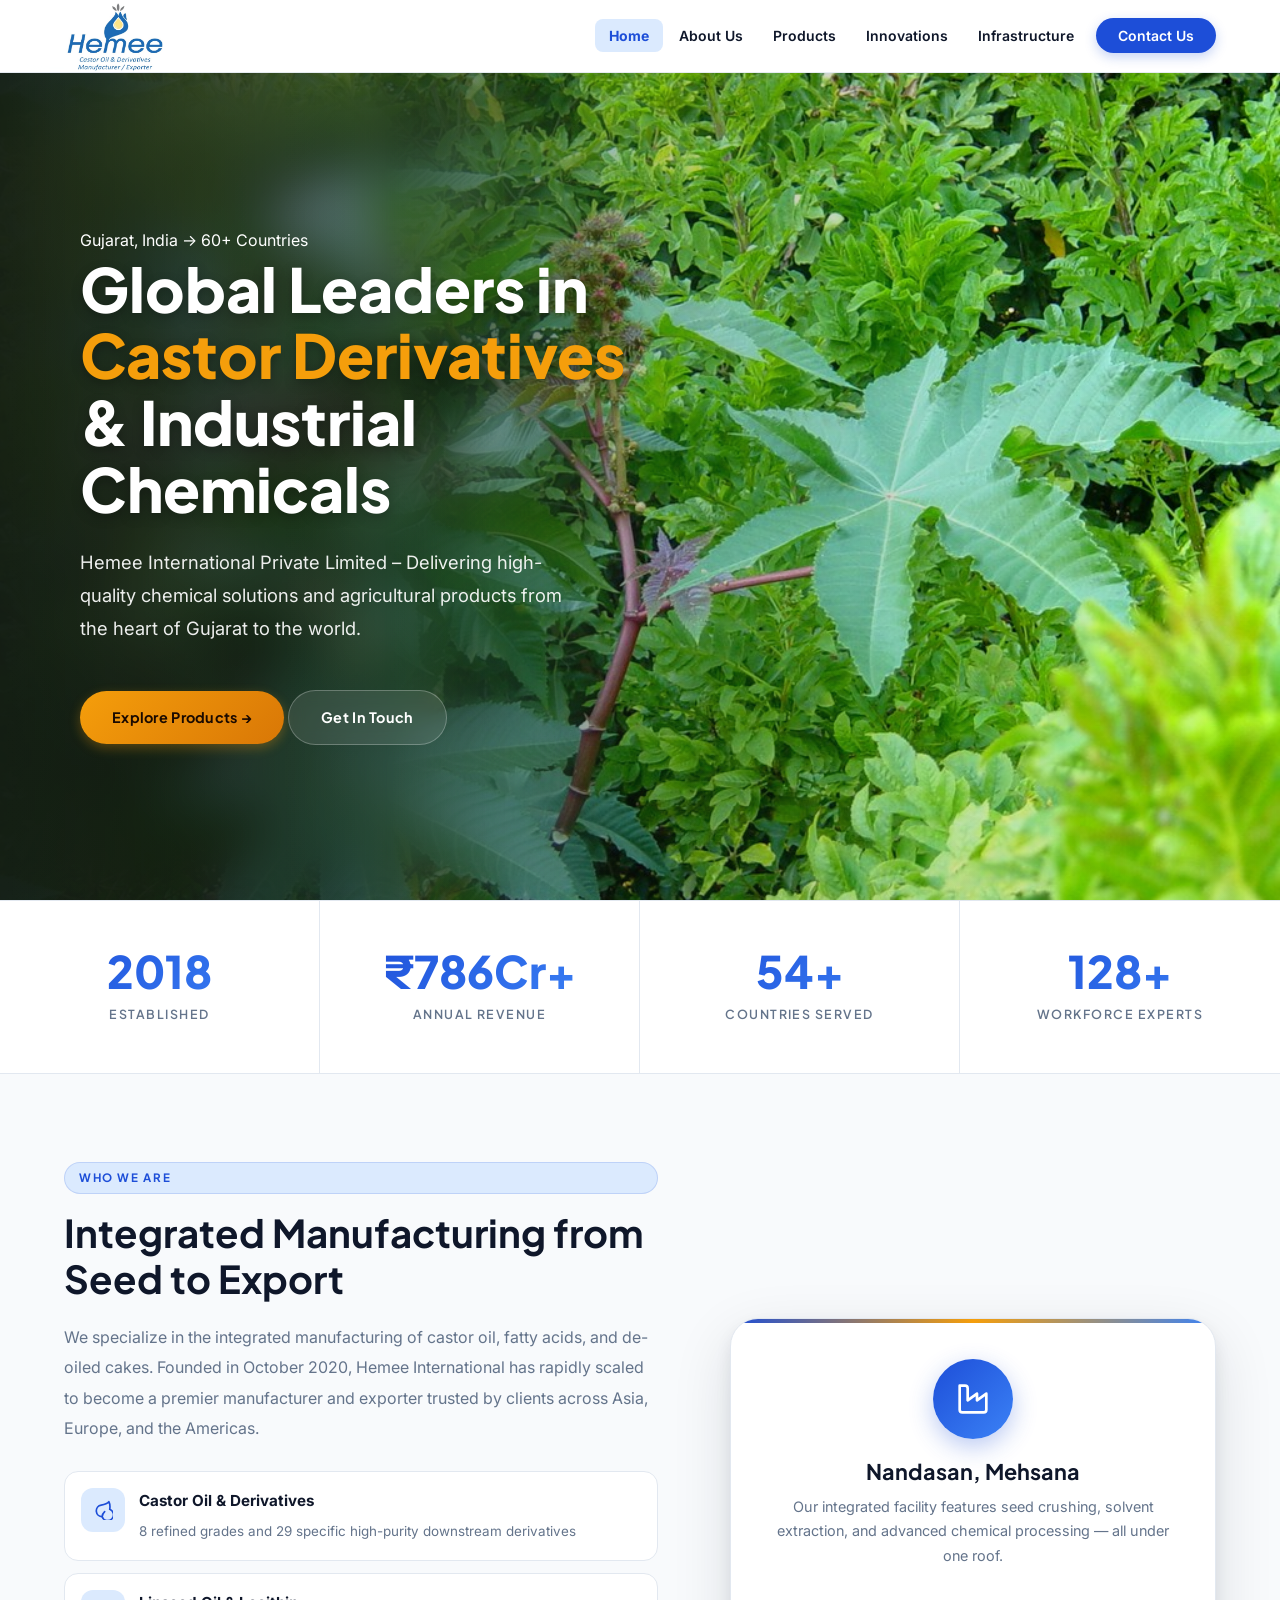
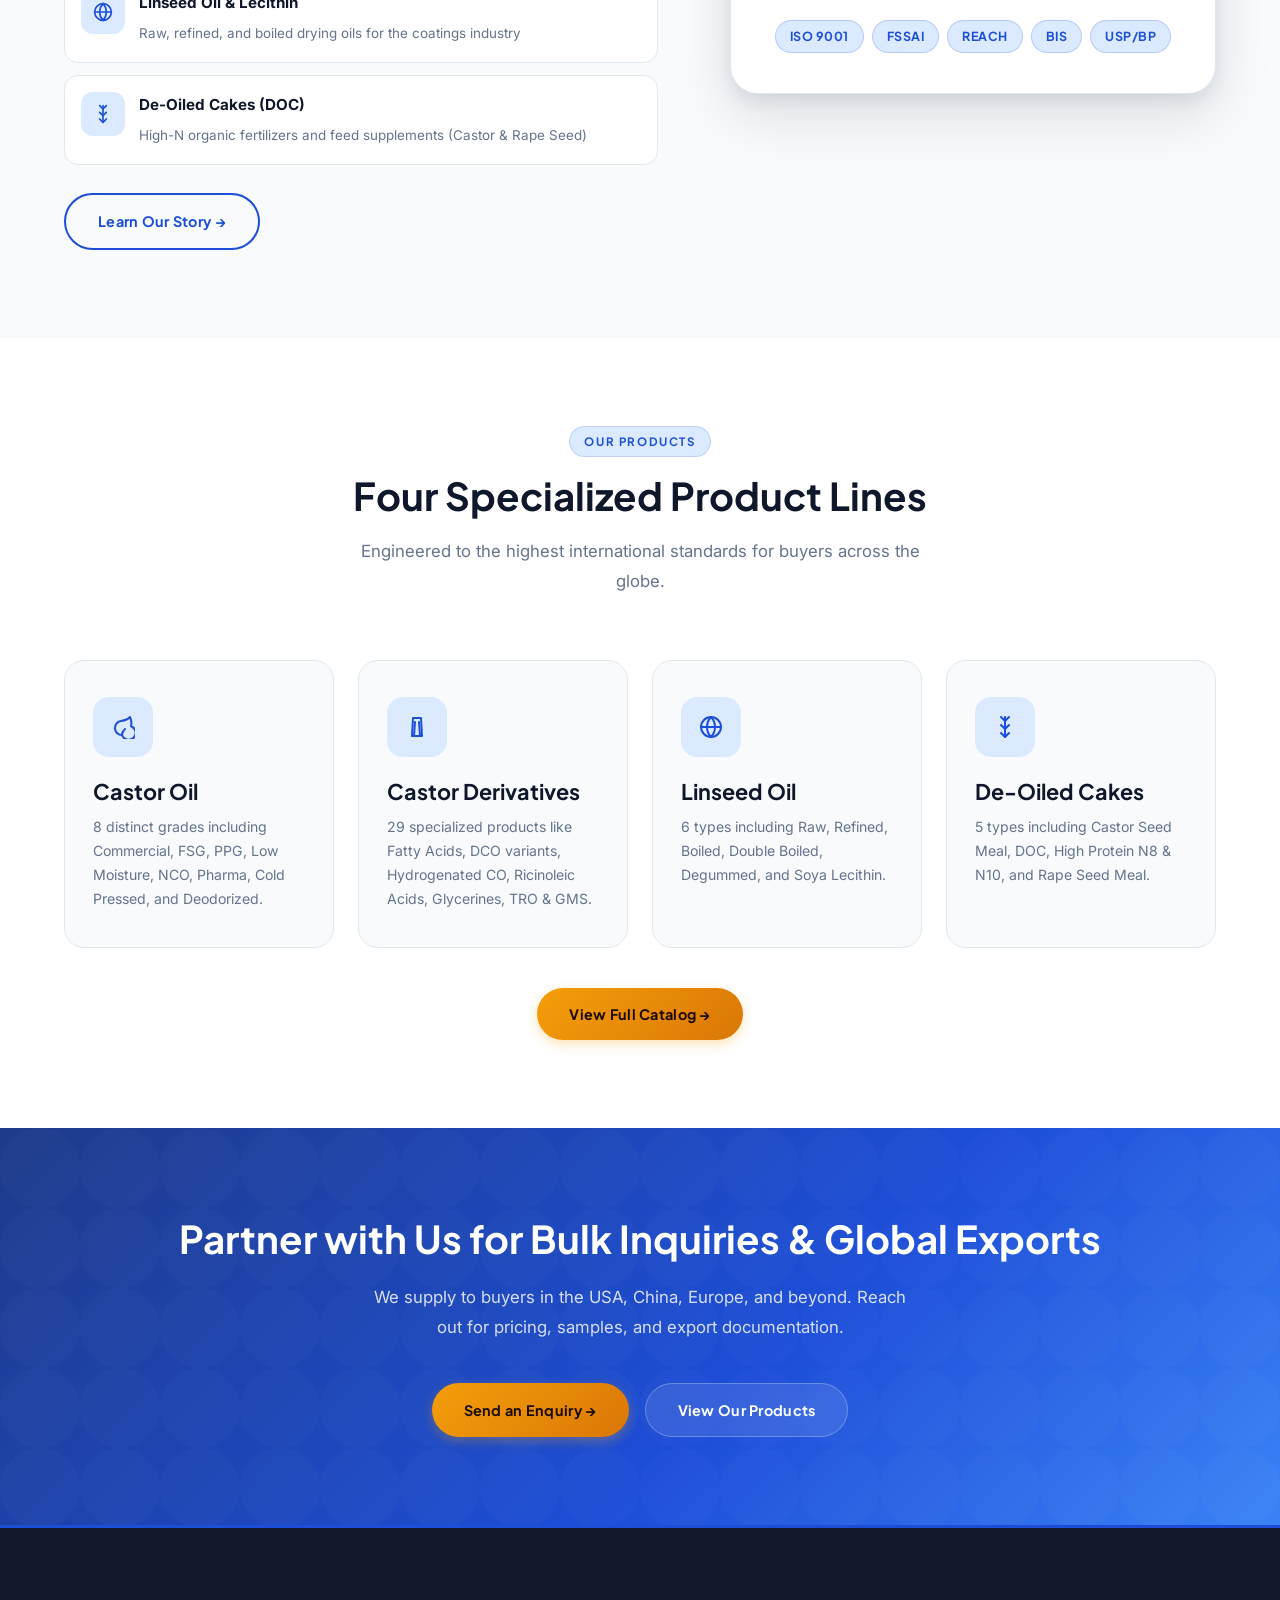
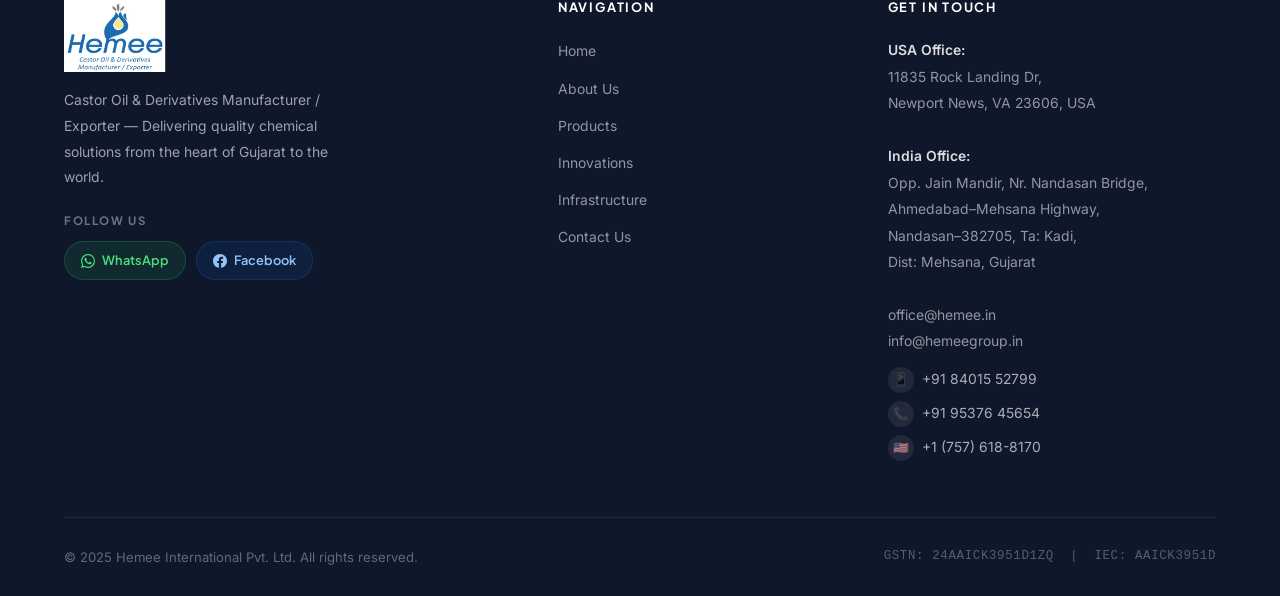
==== index.html @ 3e7752b8 "Initial commit: Hemee International Website Refactor" ====
﻿<!DOCTYPE html>
<html lang="en">
<head>
  <meta charset="UTF-8" />
  <meta name="viewport" content="width=device-width, initial-scale=1.0" />
  <title>Home | Hemee International Pvt. Ltd.</title>
  <meta name="description" content="Hemee International Pvt. Ltd. — Global manufacturer and exporter of castor oil derivatives, industrial chemicals and agricultural products from Gujarat, India." />
  <meta name="keywords" content="Castor oil manufacturer Gujarat, Hemee International Mehsana, Industrial chemical exporter India, 12-HSA manufacturers, castor derivatives exporter, refined castor oil" />
  <meta name="author" content="Hemee International Pvt. Ltd." />
  <meta property="og:title" content="Hemee International Pvt. Ltd." />
  <meta property="og:description" content="Global Leaders in Castor Derivatives & Industrial Chemicals. Based in Gujarat, India." />
  <meta property="og:type" content="website" />
  <link rel="stylesheet" href="css/style.css" />
  <link rel="icon" href="images/logo.png" type="image/png" />
</head>
<body class="page-top">

  <!-- ======= NAVBAR ======= -->
  <nav class="navbar" id="navbar">
    <div class="nav-inner">
      <a href="index.html" class="nav-logo">
        <img src="images/logo.png" alt="Hemee International Pvt. Ltd.">
        
      </a>

      <ul class="nav-links">
        <li><a href="index.html" class="active">Home</a></li>
        <li><a href="about.html">About Us</a></li>
        <li><a href="products.html">Products</a></li>
        <li><a href="innovations.html">Innovations</a></li>
        <li><a href="infrastructure.html">Infrastructure</a></li>
        <li><a href="contact.html" class="nav-cta">Contact Us</a></li>
      </ul>

      <button class="hamburger" id="hamburger" aria-label="Toggle menu">
        <span></span><span></span><span></span>
      </button>
    </div>

    <div class="nav-mobile" id="nav-mobile">
      <a href="index.html" class="active">Home</a>
      <a href="about.html">About Us</a>
      <a href="products.html">Products</a>
      <a href="infrastructure.html">Infrastructure</a>
      <a href="contact.html">Contact Us</a>
    </div>
  </nav>

  <!-- ======= HERO ======= -->
  <section class="hero" style="background: url('images/home.png'); --hero-blur-color: 20, 28, 20;">
    <div class="hero-overlay"></div>
    <div class="container">
      <div class="hero-glass">
        <div class="hero-badge"><span></span> Gujarat, India &rarr; 60+ Countries</div>
        <h1>Global Leaders in <em>Castor Derivatives</em> &amp; Industrial Chemicals</h1>
        <p>
          Hemee International Private Limited &ndash; Delivering high-quality chemical solutions
          and agricultural products from the heart of Gujarat to the world.
        </p>
        <div class="hero-actions">
          <a href="products.html" class="btn btn-primary">Explore Products &rarr;</a>
          <a href="contact.html" class="btn btn-ghost">Get In Touch</a>
        </div>
      </div>
    </div>
  </section>

  <!-- ======= STATS ======= -->
  <div class="stats-section">
    <div class="stats-grid">
      <div class="stat-item">
        <div class="stat-number" data-target="2020" data-suffix="" data-prefix="">2020</div>
        <div class="stat-label">Established</div>
      </div>
      <div class="stat-item">
        <div class="stat-number" data-target="860" data-suffix="Cr+" data-prefix="₹">₹860Cr+</div>
        <div class="stat-label">Annual Revenue</div>
      </div>
      <div class="stat-item">
        <div class="stat-number" data-target="60" data-suffix="+" data-prefix="">60+</div>
        <div class="stat-label">Countries Served</div>
      </div>
      <div class="stat-item">
        <div class="stat-number" data-target="140" data-suffix="+" data-prefix="">140+</div>
        <div class="stat-label">Workforce Experts</div>
      </div>
    </div>
  </div>

  <!-- ======= BIO ======= -->
  <section class="bio-section">
    <div class="container">
      <div class="bio-grid">
        <div class="bio-text">
          <span class="section-label">Who We Are</span>
          <h2>Integrated Manufacturing from Seed to Export</h2>
          <p>
            We specialize in the integrated manufacturing of castor oil, fatty acids, and de-oiled cakes.
            Founded in October 2020, Hemee International has rapidly scaled to become a premier
            manufacturer and exporter trusted by clients across Asia, Europe, and the Americas.
          </p>
          <div class="bio-features">
            <div class="bio-feature">
              <div class="bio-feature-icon">
                <svg width="20" height="20" viewBox="0 0 24 24" fill="none" stroke="currentColor" stroke-width="2" stroke-linecap="round" stroke-linejoin="round"><path d="M11 20A7 7 0 0 1 9.8 6.1C15.5 5 17 4.48 19 2c1 2 2 3.5 1.08 9.2A7 7 0 1 1 11 20z"></path><path d="M11 20c0-3 .5-3.6 3-6"></path></svg>
              </div>
              <div class="bio-feature-text">
                <strong>Castor Oil &amp; Derivatives</strong>
                <span>8 refined grades and 29 specific high-purity downstream derivatives</span>
              </div>
            </div>
            <div class="bio-feature">
              <div class="bio-feature-icon">
                <svg width="20" height="20" viewBox="0 0 24 24" fill="none" stroke="currentColor" stroke-width="2" stroke-linecap="round" stroke-linejoin="round"><circle cx="12" cy="12" r="10"></circle><path d="M12 2a14.5 14.5 0 0 0 0 20 14.5 14.5 0 0 0 0-20"></path><path d="M2 12h20"></path></svg>
              </div>
              <div class="bio-feature-text">
                <strong>Linseed Oil &amp; Lecithin</strong>
                <span>Raw, refined, and boiled drying oils for the coatings industry</span>
              </div>
            </div>
            <div class="bio-feature">
              <div class="bio-feature-icon">
                <svg width="20" height="20" viewBox="0 0 24 24" fill="none" stroke="currentColor" stroke-width="2" stroke-linecap="round" stroke-linejoin="round"><path d="M12 2v20"></path><path d="m16 18-4 4-4-4"></path><path d="m16 10-4 4-4-4"></path><path d="m16 2-4 4-4-4"></path></svg>
              </div>
              <div class="bio-feature-text">
                <strong>De-Oiled Cakes (DOC)</strong>
                <span>High-N organic fertilizers and feed supplements (Castor &amp; Rape Seed)</span>
              </div>
            </div>
          </div>
          <a href="about.html" class="btn btn-outline">Learn Our Story &rarr;</a>
        </div>
        <div class="bio-visual">
          <div class="bio-card">
            <div class="bio-card-icon">
              <svg width="32" height="32" viewBox="0 0 24 24" fill="none" stroke="currentColor" stroke-width="2" stroke-linecap="round" stroke-linejoin="round"><path d="M2 20a2 2 0 0 0 2 2h16a2 2 0 0 0 2-2V8l-7 5V8l-7 5V4a2 2 0 0 0-2-2H2z"></path></svg>
            </div>
            <h3>Nandasan, Mehsana</h3>
            <p>Our integrated facility features seed crushing, solvent extraction, and advanced chemical processing — all under one roof.</p>
            <br>
            <div class="cert-tags" style="justify-content:center; margin-top:8px;">
              <span class="cert-tag">ISO 9001</span>
              <span class="cert-tag">FSSAI</span>
              <span class="cert-tag">REACH</span>
              <span class="cert-tag">BIS</span>
              <span class="cert-tag">USP/BP</span>
            </div>
          </div>
        </div>
      </div>
    </div>
  </section>

  <!-- ======= PRODUCTS PREVIEW ======= -->
  <section class="products-preview">
    <div class="container">
      <div class="section-header">
        <span class="section-label">Our Products</span>
        <h2>Four Specialized Product Lines</h2>
        <p>Engineered to the highest international standards for buyers across the globe.</p>
      </div>
      <div class="product-cards">
        <a href="products.html#castor-oil" class="product-card">
          <div class="card-icon">
            <svg width="24" height="24" viewBox="0 0 24 24" fill="none" stroke="currentColor" stroke-width="2" stroke-linecap="round" stroke-linejoin="round"><path d="M11 20A7 7 0 0 1 9.8 6.1C15.5 5 17 4.48 19 2c1 2 2 3.5 1.08 9.2A7 7 0 1 1 11 20z"></path><path d="M11 20c0-3 .5-3.6 3-6"></path></svg>
          </div>
          <h3>Castor Oil</h3>
          <p>8 distinct grades including Commercial, FSG, PPG, Low Moisture, NCO, Pharma, Cold Pressed, and Deodorized.</p>
        </a>
        <a href="products.html#castor-derivatives" class="product-card">
          <div class="card-icon">
            <svg width="24" height="24" viewBox="0 0 24 24" fill="none" stroke="currentColor" stroke-width="2" stroke-linecap="round" stroke-linejoin="round"><path d="M16 3H8L7 21h10l-1-18z"></path><path d="M10 7l-1 14h6l-1-14"></path></svg>
          </div>
          <h3>Castor Derivatives</h3>
          <p>29 specialized products like Fatty Acids, DCO variants, Hydrogenated CO, Ricinoleic Acids, Glycerines, TRO & GMS.</p>
        </a>
        <a href="products.html#linseed-oil" class="product-card">
          <div class="card-icon">
            <svg width="24" height="24" viewBox="0 0 24 24" fill="none" stroke="currentColor" stroke-width="2" stroke-linecap="round" stroke-linejoin="round"><circle cx="12" cy="12" r="10"></circle><path d="M12 2a14.5 14.5 0 0 0 0 20 14.5 14.5 0 0 0 0-20"></path><path d="M2 12h20"></path></svg>
          </div>
          <h3>Linseed Oil</h3>
          <p>6 types including Raw, Refined, Boiled, Double Boiled, Degummed, and Soya Lecithin.</p>
        </a>
        <a href="products.html#de-oiled-cakes" class="product-card">
          <div class="card-icon">
            <svg width="24" height="24" viewBox="0 0 24 24" fill="none" stroke="currentColor" stroke-width="2" stroke-linecap="round" stroke-linejoin="round"><path d="M12 2v20"></path><path d="m16 18-4 4-4-4"></path><path d="m16 10-4 4-4-4"></path><path d="m16 2-4 4-4-4"></path></svg>
          </div>
          <h3>De-Oiled Cakes</h3>
          <p>5 types including Castor Seed Meal, DOC, High Protein N8 & N10, and Rape Seed Meal.</p>
        </a>
      </div>
      <div style="text-align:center; margin-top:40px;">
        <a href="products.html" class="btn btn-primary">View Full Catalog &rarr;</a>
      </div>
    </div>
  </section>

  <!-- ======= CTA BANNER ======= -->
  <section class="cta-section">
    <div class="container">
      <h2>Partner with Us for Bulk Inquiries &amp; Global Exports</h2>
      <p>We supply to buyers in the USA, China, Europe, and beyond. Reach out for pricing, samples, and export documentation.</p>
      <div class="cta-btns">
        <a href="contact.html" class="btn btn-primary">Send an Enquiry &rarr;</a>
        <a href="products.html" class="btn btn-ghost">View Our Products</a>
      </div>
    </div>
  </section>

  <!-- ======= FOOTER ======= -->
  <footer>
    <div class="container">
      <div class="footer-grid">

        <!-- Brand -->
        <div class="footer-brand">
          <a href="index.html" class="nav-logo">
            <img src="images/logo.png" alt="Hemee International Pvt. Ltd.">
            
          </a>
          <p>Castor Oil &amp; Derivatives Manufacturer / Exporter &mdash; Delivering quality chemical solutions from the heart of Gujarat to the world.</p>
          <div class="footer-social">
            <div class="footer-social-label">Follow Us</div>
            <div class="footer-social-links">
              <a href="https://wa.me/918401552799" target="_blank" rel="noopener" class="footer-social-link whatsapp">
                <svg width="14" height="14" viewBox="0 0 24 24" fill="currentColor"><path d="M17.472 14.382c-.297-.149-1.758-.867-2.03-.967-.273-.099-.471-.148-.67.15-.197.297-.767.966-.94 1.164-.173.199-.347.223-.644.075-.297-.15-1.255-.463-2.39-1.475-.883-.788-1.48-1.761-1.653-2.059-.173-.297-.018-.458.13-.606.134-.133.298-.347.446-.521.149-.174.198-.298.298-.497.099-.198.05-.371-.025-.52-.075-.149-.669-1.612-.916-2.207-.242-.579-.487-.5-.669-.51-.173-.008-.371-.01-.57-.01-.198 0-.52.074-.792.372-.272.297-1.04 1.016-1.04 2.479 0 1.462 1.065 2.875 1.213 3.074.149.198 2.096 3.2 5.077 4.487.709.306 1.262.489 1.694.625.712.227 1.36.195 1.871.118.571-.085 1.758-.719 2.006-1.413.248-.694.248-1.289.173-1.413-.074-.124-.272-.198-.57-.347m-5.421 7.403h-.004a9.87 9.87 0 01-5.031-1.378l-.361-.214-3.741.982.998-3.648-.235-.374a9.86 9.86 0 01-1.51-5.26c.001-5.45 4.436-9.884 9.888-9.884 2.64 0 5.122 1.03 6.988 2.898a9.825 9.825 0 012.893 6.994c-.003 5.45-4.437 9.884-9.885 9.884m8.413-18.297A11.815 11.815 0 0012.05 0C5.495 0 .16 5.335.157 11.892c0 2.096.547 4.142 1.588 5.945L.057 24l6.305-1.654a11.882 11.882 0 005.683 1.448h.005c6.554 0 11.89-5.335 11.893-11.893a11.821 11.821 0 00-3.48-8.413z"/></svg>
                WhatsApp
              </a>
              <a href="https://www.facebook.com" target="_blank" rel="noopener" class="footer-social-link facebook">
                <svg width="14" height="14" viewBox="0 0 24 24" fill="currentColor"><path d="M24 12.073c0-6.627-5.373-12-12-12s-12 5.373-12 12c0 5.99 4.388 10.954 10.125 11.854v-8.385H7.078v-3.47h3.047V9.43c0-3.007 1.792-4.669 4.533-4.669 1.312 0 2.686.235 2.686.235v2.953H15.83c-1.491 0-1.956.925-1.956 1.874v2.25h3.328l-.532 3.47h-2.796v8.385C19.612 23.027 24 18.062 24 12.073z"/></svg>
                Facebook
              </a>
            </div>
          </div>
        </div>

        <!-- Navigation -->
        <div class="footer-col">
          <h4>Navigation</h4>
          <ul>
            <li><a href="index.html">Home</a></li>
            <li><a href="about.html">About Us</a></li>
            <li><a href="products.html">Products</a></li>
        <li><a href="innovations.html">Innovations</a></li>
            <li><a href="infrastructure.html">Infrastructure</a></li>
            <li><a href="contact.html">Contact Us</a></li>
          </ul>
        </div>

        <!-- Contact -->
        <div class="footer-col">
          <h4>Get In Touch</h4>
          <address>
            <strong>USA Office:</strong><br>
            11835 Rock Landing Dr,<br>
            Newport News, VA 23606, USA<br><br>
            <strong>India Office:</strong><br>
            Opp. Jain Mandir, Nr. Nandasan Bridge,<br>
            Ahmedabad&ndash;Mehsana Highway,<br>
            Nandasan&ndash;382705, Ta: Kadi,<br>
            Dist: Mehsana, Gujarat<br><br>
            <a href="mailto:office@hemee.in">office@hemee.in</a><br>
            <a href="mailto:info@hemeegroup.in">info@hemeegroup.in</a>
          </address>
          <div class="footer-phones">
            <a href="tel:+918401552799">
              <span class="ph-ico">📱</span>
              +91 84015 52799
            </a>
            <a href="tel:+919537645654">
              <span class="ph-ico">📞</span>
              +91 95376 45654
            </a>
            <a href="tel:+17576188170">
              <span class="ph-ico">🇺🇸</span>
              +1 (757) 618-8170
            </a>
          </div>
        </div>

      </div>
      <div class="footer-divider"></div>
      <div class="footer-bottom">
        <p>&copy; 2025 Hemee International Pvt. Ltd. All rights reserved.</p>
        <span class="gstn">GSTN: 24AAICK3951D1ZQ &nbsp;|&nbsp; IEC: AAICK3951D</span>
      </div>
    </div>
  </footer>

  <script src="js/nav.js"></script>
  <script src="js/counter.js"></script>
</body>
</html>
---- css/style.css ----
/* =============================================
   Hemee International — Main Stylesheet v2.0
   Premium Professional Design System
   ============================================= */

@import url('https://fonts.googleapis.com/css2?family=Plus+Jakarta+Sans:wght@400;500;600;700;800&family=Inter:wght@400;500;600&display=swap');

/* ---- CSS Variables ---- */
:root {
  --primary:        #1d4ed8;
  --primary-dark:   #1e3a8a;
  --primary-light:  #3b82f6;
  --primary-xlight: #dbeafe;
  --accent:         #f59e0b;
  --accent-dark:    #d97706;
  --accent-light:   #fef3c7;
  --success:        #10b981;
  --bg:             #f8fafc;
  --bg-alt:         #f1f5f9;
  --surface:        #ffffff;
  --text:           #0f172a;
  --text-body:      #334155;
  --text-muted:     #64748b;
  --text-light:     #94a3b8;
  --border:         #e2e8f0;
  --border-strong:  #cbd5e1;
  --shadow-sm:      0 1px 3px rgba(0,0,0,0.08), 0 1px 2px rgba(0,0,0,0.04);
  --shadow:         0 4px 16px rgba(15,23,42,0.08), 0 2px 4px rgba(15,23,42,0.04);
  --shadow-md:      0 8px 32px rgba(15,23,42,0.10), 0 4px 8px rgba(15,23,42,0.06);
  --shadow-lg:      0 20px 60px rgba(15,23,42,0.12), 0 8px 16px rgba(15,23,42,0.08);
  --shadow-xl:      0 32px 80px rgba(15,23,42,0.16);
  --radius-sm:      6px;
  --radius:         10px;
  --radius-md:      14px;
  --radius-lg:      20px;
  --radius-xl:      28px;
  --transition:     0.25s cubic-bezier(0.4, 0, 0.2, 1);
  --max-width:      1200px;
  --font-heading:   'Plus Jakarta Sans', sans-serif;
  --font-body:      'Inter', sans-serif;
  --nav-h:          72px;
}

/* ---- Reset & Base ---- */
*, *::before, *::after { box-sizing: border-box; margin: 0; padding: 0; }

html {
  scroll-behavior: smooth;
  overflow-x: hidden;
  -webkit-text-size-adjust: 100%;
}

body {
  font-family: var(--font-body);
  color: var(--text-body);
  background: var(--bg);
  line-height: 1.7;
  font-size: 16px;
  overflow-x: hidden;
  -webkit-font-smoothing: antialiased;
  -moz-osx-font-smoothing: grayscale;
}

img { max-width: 100%; height: auto; display: block; }
a { color: inherit; text-decoration: none; }
ul { list-style: none; }
button { font-family: inherit; }

/* ---- Typography ---- */
h1, h2, h3, h4, h5 {
  font-family: var(--font-heading);
  line-height: 1.2;
  color: var(--text);
  font-weight: 700;
}
h1 { font-size: clamp(1.9rem, 5vw, 3.2rem); font-weight: 800; }
h2 { font-size: clamp(1.5rem, 3.5vw, 2.4rem); }
h3 { font-size: clamp(1.05rem, 2.5vw, 1.35rem); }
h4 { font-size: 1rem; }
p  { color: var(--text-body); margin-bottom: 1rem; }
p:last-child { margin-bottom: 0; }

.section-label {
  display: inline-flex;
  align-items: center;
  gap: 6px;
  font-family: var(--font-heading);
  font-size: 0.72rem;
  font-weight: 700;
  letter-spacing: 0.14em;
  text-transform: uppercase;
  color: var(--primary);
  background: var(--primary-xlight);
  padding: 5px 14px;
  border-radius: 50px;
  margin-bottom: 1rem;
  border: 1px solid rgba(29, 78, 216, 0.15);
}

/* ---- Layout Utilities ---- */
.container {
  width: 100%;
  max-width: var(--max-width);
  margin: 0 auto;
  padding: 0 24px;
}

section { padding: 88px 0; }

.section-header {
  text-align: center;
  margin-bottom: 64px;
}
.section-header p {
  color: var(--text-muted);
  font-size: 1.05rem;
  max-width: 580px;
  margin: 1rem auto 0;
  line-height: 1.8;
}

/* ---- Buttons ---- */
.btn {
  display: inline-flex;
  align-items: center;
  justify-content: center;
  gap: 8px;
  padding: 14px 32px;
  border-radius: 50px;
  font-family: var(--font-heading);
  font-weight: 700;
  font-size: 0.9rem;
  cursor: pointer;
  border: none;
  transition: all var(--transition);
  text-decoration: none;
  letter-spacing: 0.02em;
  white-space: nowrap;
  -webkit-tap-highlight-color: transparent;
}
.btn-primary {
  background: linear-gradient(135deg, var(--accent), var(--accent-dark));
  color: #1a0a00;
  box-shadow: 0 4px 12px rgba(245, 158, 11, 0.3);
}
.btn-primary:hover {
  transform: translateY(-3px);
  box-shadow: 0 8px 24px rgba(245, 158, 11, 0.45);
}
.btn-outline {
  background: transparent;
  color: var(--primary);
  border: 2px solid var(--primary);
}
.btn-outline:hover {
  background: var(--primary);
  color: white;
  transform: translateY(-2px);
}
.btn-white {
  background: rgba(255,255,255,0.95);
  color: var(--primary-dark);
  backdrop-filter: blur(8px);
}
.btn-white:hover {
  background: white;
  transform: translateY(-2px);
  box-shadow: 0 8px 24px rgba(0,0,0,0.15);
}
.btn-ghost {
  background: rgba(255,255,255,0.1);
  color: white;
  border: 1px solid rgba(255,255,255,0.25);
  backdrop-filter: blur(8px);
}
.btn-ghost:hover {
  background: rgba(255,255,255,0.2);
  transform: translateY(-2px);
}

/* ============================================
   NAVIGATION
   ============================================ */
.navbar {
  position: fixed;
  top: 0; left: 0; right: 0;
  z-index: 1000;
  background: rgba(255,255,255,0.92);
  backdrop-filter: blur(20px);
  -webkit-backdrop-filter: blur(20px);
  border-bottom: 1px solid rgba(226,232,240,0.8);
  transition: all var(--transition);
}
.navbar.scrolled {
  background: rgba(255,255,255,0.98);
  box-shadow: 0 4px 20px rgba(15,23,42,0.08);
}
.navbar.navbar--dark {
  background: rgba(30,58,138,0.95);
  border-color: rgba(255,255,255,0.1);
}
.nav-inner {
  display: flex;
  align-items: center;
  justify-content: space-between;
  height: var(--nav-h);
  padding: 0 24px;
  max-width: var(--max-width);
  margin: 0 auto;
}

/* Logo */
.nav-logo {
  display: flex;
  align-items: center;
  text-decoration: none;
  flex-shrink: 0;
  transition: transform 0.3s ease;
}
.nav-logo:hover {
  transform: scale(1.05);
}
.nav-logo img {
  height: 72px; /* Increased length/height */
  width: auto;
  object-fit: contain;
  display: block;
  transform: scaleX(1.1); /* Subtle horizontal widening as requested */
  transform-origin: left center;
  /* Professional alt-text fallback styling if image fails */
  color: var(--primary);
  font-family: var(--font-heading);
  font-weight: 800;
  font-size: 1.2rem;
}



/* Nav Links */
.nav-links {
  display: flex;
  align-items: center;
  gap: 2px;
}
.nav-links a {
  padding: 8px 14px;
  border-radius: 8px;
  font-weight: 600;
  font-size: 0.875rem;
  color: var(--text);
  transition: all var(--transition);
  white-space: nowrap;
  position: relative;
}
.nav-links a:hover,
.nav-links a.active {
  color: var(--primary);
  background: var(--primary-xlight);
}
.nav-links a.active { font-weight: 700; }
.nav-cta {
  background: var(--primary) !important;
  color: white !important;
  border-radius: 50px !important;
  padding: 9px 22px !important;
  margin-left: 6px;
  box-shadow: 0 4px 12px rgba(29,78,216,0.25) !important;
}
.nav-cta:hover {
  background: var(--primary-dark) !important;
  transform: translateY(-2px);
  box-shadow: 0 8px 20px rgba(29,78,216,0.35) !important;
}

/* Hamburger */
.hamburger {
  display: none;
  flex-direction: column;
  gap: 5px;
  cursor: pointer;
  padding: 8px;
  background: none;
  border: none;
  -webkit-tap-highlight-color: transparent;
}
.hamburger span {
  display: block;
  width: 24px;
  height: 2.5px;
  background: var(--primary-dark);
  border-radius: 2px;
  transition: all var(--transition);
}
.hamburger.open span:nth-child(1) { transform: translateY(7.5px) rotate(45deg); }
.hamburger.open span:nth-child(2) { opacity: 0; transform: scaleX(0); }
.hamburger.open span:nth-child(3) { transform: translateY(-7.5px) rotate(-45deg); }

/* Mobile Nav */
.nav-mobile {
  display: none;
  flex-direction: column;
  padding: 8px 16px 20px;
  border-top: 1px solid var(--border);
  background: white;
  gap: 2px;
}
.nav-mobile.open { display: flex; }
.nav-mobile a {
  padding: 12px 16px;
  border-radius: 10px;
  font-weight: 600;
  font-size: 0.95rem;
  color: var(--text);
  transition: all var(--transition);
  -webkit-tap-highlight-color: transparent;
}
.nav-mobile a:hover,
.nav-mobile a.active {
  color: var(--primary);
  background: var(--primary-xlight);
}

/* Page offset for fixed nav */
.page-top { padding-top: var(--nav-h); }

/* ============================================
   HERO SECTION
   ============================================ */
/* ============================================
   MODERN HERO SYSTEM (Edge-Blur)
   ============================================ */
.hero, .page-hero {
  --hero-blur-color: 15, 23, 42; /* Default dark navy */
  position: relative;
  min-height: 85vh;
  display: flex;
  align-items: center;
  overflow: hidden;
  background-size: cover !important;
  background-position: center !important;
  background-repeat: no-repeat !important;
  color: white;
}

/* Specific class to shift focal point to the right */
.hero-right-bias { background-position: 70% center !important; }

.hero { min-height: calc(100vh - var(--nav-h)); }
.page-hero { min-height: 520px; }

/* The side-blur overlay */
.hero::before, .page-hero::before {
  content: '';
  position: absolute;
  top: 0; left: 0; bottom: 0;
  width: 50%;
  background: linear-gradient(to right, rgba(var(--hero-blur-color), 0.9) 0%, rgba(var(--hero-blur-color), 0) 100%);
  backdrop-filter: blur(25px);
  -webkit-backdrop-filter: blur(25px);
  mask-image: linear-gradient(to right, black 60%, transparent 100%);
  -webkit-mask-image: linear-gradient(to right, black 60%, transparent 100%);
  z-index: 1;
}


/* Secondary dark overlay for better text contrast */
.hero-overlay {
  position: absolute;
  inset: 0;
  background: linear-gradient(to right, rgba(var(--hero-blur-color), 0.5) 0%, transparent 100%);
  z-index: 1;
}

.hero .container, .page-hero .container {
  position: relative;
  z-index: 2;
  margin-left: 0; /* Align to left side */
  padding-left: 80px; /* Strong left margin for professional look */
}

/* Updated Text Content (No more card, just clean text on blurred side) */
.hero-glass {
  max-width: 600px;
  background: transparent;
  backdrop-filter: none;
  -webkit-backdrop-filter: none;
  border: none;
  padding: 0;
  box-shadow: none;
  animation: slide-right 0.8s cubic-bezier(0.2, 0.8, 0.2, 1);
}

@keyframes slide-right {
  from { opacity: 0; transform: translateX(-40px); }
  to { opacity: 1; transform: translateX(0); }
}

.hero-glass h1 { 
  font-size: 3.8rem; 
  color: white; 
  margin-bottom: 1.50rem; 
  line-height: 1.1; 
  font-weight: 800;
  text-shadow: 0 4px 12px rgba(0,0,0,0.3);
}
.hero-glass h1 em { color: var(--accent); font-style: normal; }
.hero-glass p { 
  font-size: 1.15rem; 
  color: rgba(255,255,255,0.92); 
  line-height: 1.8;
  margin-bottom: 2.8rem;
  max-width: 500px;
}

/* Mobile Adjustments */
@media (max-width: 1024px) {
  .hero-glass h1 { font-size: 3rem; }
  .hero .container, .page-hero .container { padding-left: 40px; }
}

@media (max-width: 768px) {
  .hero, .page-hero { min-height: 600px; text-align: center; }
  .hero::before, .page-hero::before {
    width: 100%;
    background: linear-gradient(to bottom, rgba(15, 23, 42, 0.85) 0%, rgba(15, 23, 42, 0.5) 100%);
    mask-image: none;
    -webkit-mask-image: none;
    backdrop-filter: blur(15px);
  }
  .hero .container, .page-hero .container { 
    padding: 0 24px;
    margin: 0 auto;
  }
  .hero-glass { width: 100%; }
  .hero-glass h1 { font-size: 2.4rem; }
  .hero-glass p { margin: 0 auto 2.5rem; }
  .hero-actions { justify-content: center; }
}

/* ============================================
   STATS / COUNTERS
   ============================================ */
.stats-section {
  background: white;
  border-top: 1px solid var(--border);
  border-bottom: 1px solid var(--border);
}
.stats-grid {
  display: grid;
  grid-template-columns: repeat(4, 1fr);
}
.stat-item {
  padding: 48px 28px;
  text-align: center;
  border-right: 1px solid var(--border);
  transition: background var(--transition);
  position: relative;
}
.stat-item:last-child { border-right: none; }
.stat-item::before {
  content: '';
  position: absolute;
  top: 0; left: 50%;
  transform: translateX(-50%);
  width: 40px;
  height: 3px;
  background: linear-gradient(90deg, var(--primary), var(--accent));
  border-radius: 0 0 3px 3px;
  opacity: 0;
  transition: opacity var(--transition);
}
.stat-item:hover::before { opacity: 1; }
.stat-item:hover { background: var(--bg); }
.stat-number {
  font-family: var(--font-heading);
  font-size: clamp(1.8rem, 4vw, 2.8rem);
  font-weight: 800;
  color: var(--primary-dark);
  line-height: 1;
  margin-bottom: 10px;
  background: linear-gradient(135deg, var(--primary), var(--primary-light));
  -webkit-background-clip: text;
  -webkit-text-fill-color: transparent;
  background-clip: text;
}
.stat-label {
  font-family: var(--font-heading);
  font-size: 0.78rem;
  color: var(--text-muted);
  font-weight: 600;
  text-transform: uppercase;
  letter-spacing: 0.12em;
}

/* ============================================
   BIO / ABOUT SNIPPET (Home)
   ============================================ */
.bio-section { background: var(--bg); }
.bio-grid {
  display: grid;
  grid-template-columns: 1.1fr 0.9fr;
  gap: 72px;
  align-items: center;
}
.bio-text .section-label { display: block; }
.bio-text h2 { margin-bottom: 1.25rem; }
.bio-text p { color: var(--text-muted); margin-bottom: 1.25rem; line-height: 1.9; }
.bio-features {
  display: flex;
  flex-direction: column;
  gap: 12px;
  margin: 1.75rem 0;
}
.bio-feature {
  display: flex;
  align-items: flex-start;
  gap: 14px;
  padding: 16px;
  border-radius: var(--radius-md);
  border: 1px solid var(--border);
  background: white;
  transition: all var(--transition);
}
.bio-feature:hover {
  border-color: var(--primary-light);
  box-shadow: var(--shadow);
  transform: translateX(4px);
}
.bio-feature-icon {
  width: 44px;
  height: 44px;
  border-radius: 12px;
  background: var(--primary-xlight);
  display: flex;
  align-items: center;
  justify-content: center;
  flex-shrink: 0;
  color: var(--primary);
}
.bio-feature-text strong { display: block; font-size: 0.95rem; color: var(--text); margin-bottom: 3px; font-weight: 700; }
.bio-feature-text span { font-size: 0.84rem; color: var(--text-muted); }

/* Bio visual card */
.bio-visual { position: relative; }
.bio-card {
  background: white;
  border-radius: var(--radius-xl);
  padding: 40px 36px;
  box-shadow: var(--shadow-lg);
  text-align: center;
  border: 1px solid var(--border);
  position: relative;
  overflow: hidden;
}
.bio-card::before {
  content: '';
  position: absolute;
  top: 0; left: 0; right: 0;
  height: 4px;
  background: linear-gradient(90deg, var(--primary), var(--accent), var(--primary-light));
}
.bio-card-icon {
  width: 80px;
  height: 80px;
  border-radius: 50%;
  background: linear-gradient(135deg, var(--primary), var(--primary-light));
  display: flex;
  align-items: center;
  justify-content: center;
  margin: 0 auto 20px;
  color: white;
  box-shadow: 0 8px 24px rgba(29,78,216,0.3);
}
.bio-card h3 { color: var(--text); margin-bottom: 10px; }
.bio-card p { color: var(--text-muted); font-size: 0.9rem; }
.cert-tags { display: flex; flex-wrap: wrap; gap: 8px; justify-content: center; margin-top: 20px; }
.cert-tag {
  background: var(--primary-xlight);
  color: var(--primary);
  border: 1px solid rgba(29,78,216,0.2);
  border-radius: 50px;
  padding: 5px 14px;
  font-size: 0.78rem;
  font-weight: 700;
  font-family: var(--font-heading);
  letter-spacing: 0.04em;
}

/* ============================================
   PRODUCTS PREVIEW (Home)
   ============================================ */
.products-preview { background: white; }
.product-cards {
  display: grid;
  grid-template-columns: repeat(auto-fill, minmax(260px, 1fr));
  gap: 24px;
}
.product-card {
  background: var(--bg);
  border-radius: var(--radius-lg);
  padding: 36px 28px;
  border: 1px solid var(--border);
  transition: all var(--transition);
  position: relative;
  overflow: hidden;
  cursor: pointer;
}
.product-card::before {
  content: '';
  position: absolute;
  top: 0; left: 0; right: 0;
  height: 4px;
  background: linear-gradient(90deg, var(--primary), var(--accent));
  opacity: 0;
  transition: opacity var(--transition);
}
.product-card:hover {
  transform: translateY(-8px);
  box-shadow: var(--shadow-lg);
  border-color: transparent;
  background: white;
}
.product-card:hover::before { opacity: 1; }
.card-icon {
  width: 60px;
  height: 60px;
  border-radius: 16px;
  background: var(--primary-xlight);
  display: flex;
  align-items: center;
  justify-content: center;
  margin-bottom: 22px;
  color: var(--primary);
  transition: all var(--transition);
}
.product-card:hover .card-icon {
  background: var(--primary);
  color: white;
  transform: scale(1.1);
}
.product-card h3 { margin-bottom: 10px; color: var(--text); }
.product-card p { font-size: 0.88rem; color: var(--text-muted); margin: 0; line-height: 1.7; }
.product-card-arrow {
  position: absolute;
  bottom: 28px; right: 28px;
  width: 32px; height: 32px;
  border-radius: 50%;
  background: var(--primary-xlight);
  display: flex; align-items: center; justify-content: center;
  color: var(--primary);
  font-size: 0.8rem;
  transition: all var(--transition);
  opacity: 0;
  transform: translateX(-4px);
}
.product-card:hover .product-card-arrow {
  opacity: 1;
  transform: translateX(0);
}

/* CTA Banner */
.cta-section {
  background: linear-gradient(135deg, var(--primary-dark) 0%, var(--primary) 60%, #3b82f6 100%);
  padding: 88px 0;
  text-align: center;
  position: relative;
  overflow: hidden;
}
.cta-section::before {
  content: '';
  position: absolute;
  inset: 0;
  background: url("data:image/svg+xml,%3Csvg width='80' height='80' viewBox='0 0 80 80' xmlns='http://www.w3.org/2000/svg'%3E%3Cg fill='%23ffffff' fill-opacity='0.02'%3E%3Ccircle cx='40' cy='40' r='40'/%3E%3C/g%3E%3C/svg%3E");
}
.cta-section .container { position: relative; z-index: 1; }
.cta-section h2 { color: white; margin-bottom: 1.25rem; }
.cta-section p { color: rgba(255,255,255,0.82); max-width: 560px; margin: 0 auto 2.5rem; font-size: 1.05rem; line-height: 1.8; }
.cta-section .cta-btns { display: flex; gap: 16px; justify-content: center; flex-wrap: wrap; }

/* ============================================
   PAGE HERO (Inner Pages)
   ============================================ */



/* ============================================
   ABOUT PAGE
   ============================================ */

.vision-section { background: white; }
.vision-grid {
  display: grid;
  grid-template-columns: 1fr 1fr;
  gap: 28px;
  align-items: start;
}
.vision-box {
  background: var(--bg);
  border-radius: var(--radius-lg);
  padding: 40px 36px;
  border: 1px solid var(--border);
  border-top: 4px solid var(--primary);
  transition: all var(--transition);
  position: relative;
  overflow: hidden;
}
.vision-box::after {
  content: '';
  position: absolute;
  top: 0; left: 0; right: 0;
  height: 4px;
  background: linear-gradient(90deg, var(--primary), var(--accent));
}
.vision-box:hover {
  box-shadow: var(--shadow-md);
  transform: translateY(-4px);
  background: white;
}
.vision-box h3 { color: var(--primary); margin-bottom: 1rem; display: flex; align-items: center; gap: 10px; }
.vision-box p { color: var(--text-muted); line-height: 1.9; margin: 0; }

.legacy-section { background: var(--bg); }
.legacy-content { max-width: 840px; margin: 0 auto; text-align: center; }
.legacy-content h2 { margin-bottom: 1.5rem; }
.legacy-content p { color: var(--text-muted); font-size: 1.02rem; line-height: 1.9; margin-bottom: 1.25rem; }
.founders-row {
  display: flex;
  gap: 24px;
  justify-content: center;
  margin-top: 48px;
  flex-wrap: wrap;
}
.founder-card {
  background: white;
  border-radius: var(--radius-lg);
  padding: 36px 28px;
  text-align: center;
  box-shadow: var(--shadow);
  border: 1px solid var(--border);
  min-width: 220px;
  flex: 1;
  max-width: 280px;
  transition: all var(--transition);
  position: relative;
  overflow: hidden;
}
.founder-card::before {
  content: '';
  position: absolute;
  top: 0; left: 0; right: 0;
  height: 3px;
  background: linear-gradient(90deg, var(--primary), var(--accent));
}
.founder-card:hover { transform: translateY(-6px); box-shadow: var(--shadow-md); }
.founder-avatar {
  width: 80px;
  height: 80px;
  border-radius: 50%;
  background: linear-gradient(135deg, var(--primary), var(--primary-light));
  display: flex;
  align-items: center;
  justify-content: center;
  margin: 0 auto 18px;
  color: white;
  box-shadow: 0 8px 20px rgba(29,78,216,0.25);
}
.founder-card h4 { color: var(--text); margin-bottom: 6px; }
.founder-card p { font-size: 0.84rem; color: var(--text-muted); margin: 0; }

.values-section { background: white; }
.values-grid {
  display: grid;
  grid-template-columns: repeat(auto-fill, minmax(240px, 1fr));
  gap: 24px;
}
.value-card {
  background: var(--bg);
  border-radius: var(--radius-lg);
  padding: 40px 28px;
  text-align: center;
  border: 1px solid var(--border);
  transition: all var(--transition);
  position: relative;
  overflow: hidden;
}
.value-card:hover {
  background: white;
  box-shadow: var(--shadow-md);
  transform: translateY(-6px);
  border-color: rgba(29,78,216,0.15);
}
.value-icon {
  width: 68px;
  height: 68px;
  border-radius: 20px;
  background: var(--primary-xlight);
  display: flex;
  align-items: center;
  justify-content: center;
  margin: 0 auto 22px;
  color: var(--primary);
  transition: all var(--transition);
}
.value-card:hover .value-icon {
  background: var(--primary);
  color: white;
  transform: rotate(-5deg) scale(1.1);
}
.value-card h3 { color: var(--text); margin-bottom: 12px; }
.value-card p { font-size: 0.88rem; color: var(--text-muted); margin: 0; line-height: 1.75; }

.md-section {
  background: linear-gradient(135deg, var(--primary-dark) 0%, var(--primary) 100%);
  color: white;
  position: relative;
  overflow: hidden;
}
.md-section::before {
  content: '';
  position: absolute;
  inset: 0;
  background: radial-gradient(ellipse at 30% 50%, rgba(255,255,255,0.06) 0%, transparent 60%);
}
.md-card {
  max-width: 820px;
  margin: 0 auto;
  background: rgba(255,255,255,0.08);
  border: 1px solid rgba(255,255,255,0.18);
  border-radius: var(--radius-xl);
  padding: 60px 56px;
  text-align: center;
  backdrop-filter: blur(16px);
  position: relative;
}
.md-quote-icon { font-size: 4rem; opacity: 0.3; line-height: 1; margin-bottom: 20px; color: var(--accent); }
.md-card blockquote {
  font-size: 1.12rem;
  line-height: 1.95;
  color: rgba(255,255,255,0.9);
  font-style: italic;
  margin-bottom: 36px;
}
.md-card cite { color: rgba(255,255,255,0.65); font-size: 0.9rem; font-style: normal; }
.md-card cite strong { display: block; font-size: 1rem; color: white; margin-bottom: 4px; font-family: var(--font-heading); }

/* ============================================
   PRODUCTS PAGE
   ============================================ */
.brochure-bar {
  background: linear-gradient(135deg, var(--accent), var(--accent-dark));
  padding: 18px 0;
}
.brochure-bar .container {
  display: flex;
  align-items: center;
  justify-content: space-between;
  gap: 16px;
  flex-wrap: wrap;
}
.brochure-bar p { color: #1a0a00; font-weight: 700; margin: 0; font-size: 0.95rem; font-family: var(--font-heading); }
.btn-brochure {
  background: var(--primary-dark);
  color: white;
  padding: 11px 28px;
  border-radius: 50px;
  font-weight: 700;
  font-size: 0.88rem;
  display: inline-flex;
  align-items: center;
  gap: 8px;
  transition: all var(--transition);
  white-space: nowrap;
  font-family: var(--font-heading);
}
.btn-brochure:hover {
  background: #0f172a;
  transform: translateY(-2px);
  box-shadow: var(--shadow-md);
}

.products-section { background: var(--bg); }
.category-list { display: flex; flex-direction: column; gap: 20px; }

.category-card {
  background: white;
  border-radius: var(--radius-lg);
  box-shadow: var(--shadow-sm);
  overflow: hidden;
  border: 1px solid var(--border);
  transition: all var(--transition);
}
.category-card:hover { box-shadow: var(--shadow-md); }
.category-card.open { box-shadow: var(--shadow); border-color: rgba(29,78,216,0.15); }

.category-header {
  display: flex;
  align-items: center;
  justify-content: space-between;
  padding: 26px 32px;
  cursor: pointer;
  gap: 16px;
  user-select: none;
  transition: background var(--transition);
  width: 100%;
  background: none;
  border: none;
  text-align: left;
  font-family: inherit;
  -webkit-tap-highlight-color: transparent;
}
.category-header:hover { background: var(--bg); }
.category-header:focus-visible {
  outline: 2px solid var(--primary);
  outline-offset: -2px;
}

.category-header-left {
  display: flex;
  align-items: center;
  gap: 18px;
  flex: 1;
  min-width: 0;
}
.cat-icon {
  width: 52px;
  height: 52px;
  border-radius: 14px;
  background: var(--primary-xlight);
  display: flex;
  align-items: center;
  justify-content: center;
  color: var(--primary);
  flex-shrink: 0;
  transition: all var(--transition);
}
.category-card.open .cat-icon {
  background: var(--primary);
  color: white;
}
.category-header h3 { color: var(--text); margin-bottom: 3px; white-space: nowrap; overflow: hidden; text-overflow: ellipsis; }
.category-header p { font-size: 0.84rem; color: var(--text-muted); margin: 0; }

.cat-toggle {
  width: 36px;
  height: 36px;
  border-radius: 50%;
  background: var(--bg);
  display: flex;
  align-items: center;
  justify-content: center;
  flex-shrink: 0;
  transition: all var(--transition);
  color: var(--primary);
}
.category-card.open .cat-toggle {
  background: var(--primary);
  color: white;
  transform: rotate(180deg);
}

.category-body {
  display: none;
  padding: 0 32px 32px;
  border-top: 1px solid var(--border);
}
.category-card.open .category-body { display: block; }
.category-body-inner { padding-top: 28px; }
.cat-description { color: var(--text-muted); margin-bottom: 24px; line-height: 1.85; font-size: 0.95rem; }

.products-list {
  display: grid;
  grid-template-columns: repeat(auto-fill, minmax(240px, 1fr));
  gap: 16px;
}
.product-item {
  background: var(--bg);
  border-radius: var(--radius-md);
  padding: 0;
  border: 1px solid var(--border);
  display: flex;
  flex-direction: column;
  align-items: stretch;
  text-align: center;
  gap: 0;
  transition: all var(--transition);
  overflow: hidden;
  cursor: pointer;
}
.product-item:hover {
  border-color: var(--primary-light);
  transform: translateY(-5px);
  box-shadow: var(--shadow-md);
  background: white;
}
.product-image {
  width: 100%;
  height: 180px;
  overflow: hidden;
  background: white;
  border-bottom: 1px solid var(--border);
  flex-shrink: 0;
}
.product-image img {
  width: 100%;
  height: 100%;
  object-fit: cover;
  transition: transform 0.4s ease;
}
.product-item:hover .product-image img { transform: scale(1.08); }
.product-dot-container {
  width: 100%;
  height: 180px;
  background: linear-gradient(135deg, var(--primary-xlight), rgba(59,130,246,0.05));
  display: flex;
  align-items: center;
  justify-content: center;
  flex-shrink: 0;
  border-bottom: 1px solid var(--border);
}
.product-dot-icon {
  width: 64px;
  height: 64px;
  border-radius: 50%;
  background: white;
  display: flex;
  align-items: center;
  justify-content: center;
  color: var(--primary);
  box-shadow: var(--shadow);
}
.product-dot {
  width: 10px;
  height: 10px;
  border-radius: 50%;
  background: var(--accent);
  flex-shrink: 0;
  display: none;
}
.product-item-text {
  width: 100%;
  padding: 18px 16px;
  flex: 1;
}
.product-item-text strong {
  display: block;
  font-size: 0.92rem;
  color: var(--text);
  margin-bottom: 6px;
  line-height: 1.4;
  font-weight: 700;
  font-family: var(--font-heading);
}
.product-item-text span { display: block; font-size: 0.8rem; color: var(--text-muted); line-height: 1.6; }

/* ============================================
   INFRASTRUCTURE PAGE
   ============================================ */
.infra-section { background: var(--bg); }
.infra-cards {
  display: grid;
  grid-template-columns: 1fr 1fr;
  gap: 28px;
  margin-bottom: 48px;
}
.infra-card {
  background: white;
  border-radius: var(--radius-lg);
  overflow: hidden;
  box-shadow: var(--shadow);
  border: 1px solid var(--border);
  transition: all var(--transition);
}
.infra-card:hover { box-shadow: var(--shadow-lg); transform: translateY(-4px); }
.infra-card-header {
  background: linear-gradient(135deg, var(--primary-dark), var(--primary));
  padding: 32px;
  color: white;
  position: relative;
  overflow: hidden;
}
.infra-card-header::after {
  content: '';
  position: absolute;
  right: -20px; bottom: -20px;
  width: 120px; height: 120px;
  border-radius: 50%;
  background: rgba(255,255,255,0.05);
}
.card-icon-lg {
  width: 56px;
  height: 56px;
  border-radius: 14px;
  background: rgba(255,255,255,0.15);
  display: flex;
  align-items: center;
  justify-content: center;
  margin-bottom: 18px;
  color: white;
}
.infra-card-header h3 { color: white; margin-bottom: 8px; }
.infra-card-header p { color: rgba(255,255,255,0.8); font-size: 0.9rem; margin: 0; }
.infra-card-body { padding: 28px 32px; }
.infra-highlights { display: flex; flex-direction: column; }
.infra-highlight {
  display: flex;
  align-items: flex-start;
  gap: 14px;
  padding: 14px 0;
  border-bottom: 1px solid var(--border);
}
.infra-highlight:last-child { border-bottom: none; }
.highlight-check {
  width: 24px;
  height: 24px;
  border-radius: 50%;
  background: rgba(16,185,129,0.12);
  display: flex;
  align-items: center;
  justify-content: center;
  flex-shrink: 0;
  color: var(--success);
  margin-top: 1px;
}
.infra-highlight p { font-size: 0.9rem; color: var(--text-muted); margin: 0; line-height: 1.7; }

.location-card {
  background: white;
  border-radius: var(--radius-lg);
  padding: 36px 40px;
  box-shadow: var(--shadow);
  border: 1px solid var(--border);
  display: flex;
  align-items: flex-start;
  gap: 28px;
  flex-wrap: wrap;
  border-left: 4px solid var(--primary);
}
.location-icon {
  width: 56px;
  height: 56px;
  border-radius: 14px;
  background: var(--primary-xlight);
  display: flex;
  align-items: center;
  justify-content: center;
  color: var(--primary);
  flex-shrink: 0;
}
.location-text h3 { margin-bottom: 8px; color: var(--text); }
.location-text p { color: var(--text-muted); margin: 0; line-height: 1.85; font-size: 0.95rem; }

.quality-section { background: white; }
.quality-grid {
  display: grid;
  grid-template-columns: 1fr 1fr;
  gap: 72px;
  align-items: center;
}
.quality-content h2 { margin-bottom: 1.25rem; }
.quality-content p { color: var(--text-muted); line-height: 1.9; margin-bottom: 1.5rem; font-size: 0.97rem; }

.export-markets { display: flex; flex-direction: column; gap: 10px; }
.market-item {
  display: flex;
  align-items: center;
  justify-content: space-between;
  padding: 14px 20px;
  background: var(--bg);
  border-radius: var(--radius-md);
  border: 1px solid var(--border);
  transition: all var(--transition);
  cursor: default;
}
.market-item:hover {
  background: var(--primary-xlight);
  border-color: rgba(29,78,216,0.2);
  transform: translateX(4px);
}
.market-item span { font-weight: 600; color: var(--text); font-size: 0.92rem; }
.market-item .market-arrow { color: var(--primary); font-size: 0.85rem; font-weight: 700; }
.markets-header { margin-bottom: 20px; }
.markets-header h3 { color: var(--text); }

/* ============================================
   CONTACT PAGE
   ============================================ */
.contact-section { background: var(--bg); }
.contact-grid {
  display: grid;
  grid-template-columns: 1fr 1.6fr;
  gap: 40px;
  align-items: start;
}
.contact-info { display: flex; flex-direction: column; gap: 20px; }
.contact-info-card {
  background: white;
  border-radius: var(--radius-lg);
  padding: 32px;
  box-shadow: var(--shadow);
  border: 1px solid var(--border);
}
.contact-info-card h3 {
  color: var(--text);
  margin-bottom: 20px;
  padding-bottom: 16px;
  border-bottom: 2px solid var(--border);
  font-size: 1.1rem;
}
.contact-detail {
  display: flex;
  align-items: flex-start;
  gap: 14px;
  padding: 14px 0;
  border-bottom: 1px solid var(--border);
}
.contact-detail:last-child { border-bottom: none; }
.contact-detail-icon {
  width: 40px;
  height: 40px;
  border-radius: 10px;
  background: var(--primary-xlight);
  display: flex;
  align-items: center;
  justify-content: center;
  flex-shrink: 0;
  color: var(--primary);
}
.contact-detail-text { flex: 1; }
.contact-detail-text strong {
  display: block;
  font-size: 0.82rem;
  font-weight: 700;
  color: var(--text);
  margin-bottom: 4px;
  text-transform: uppercase;
  letter-spacing: 0.05em;
  font-family: var(--font-heading);
}
.contact-detail-text p,
.contact-detail-text a {
  color: var(--text-muted);
  font-size: 0.9rem;
  line-height: 1.65;
  margin: 0;
}
.contact-detail-text a:hover { color: var(--primary); }

.contact-form-card {
  background: white;
  border-radius: var(--radius-lg);
  padding: 48px;
  box-shadow: var(--shadow-md);
  border: 1px solid var(--border);
  position: relative;
  overflow: hidden;
}
.contact-form-card::before {
  content: '';
  position: absolute;
  top: 0; left: 0; right: 0;
  height: 4px;
  background: linear-gradient(90deg, var(--primary), var(--accent), var(--primary-light));
}
.contact-form-card h3 { margin-bottom: 6px; }
.contact-form-card > p {
  color: var(--text-muted);
  margin-bottom: 32px;
  font-size: 0.95rem;
}

.form-row {
  display: grid;
  grid-template-columns: 1fr 1fr;
  gap: 20px;
}
.form-group {
  display: flex;
  flex-direction: column;
  gap: 7px;
  margin-bottom: 20px;
}
.form-group label {
  font-size: 0.82rem;
  font-weight: 700;
  color: var(--text);
  letter-spacing: 0.04em;
  font-family: var(--font-heading);
  text-transform: uppercase;
}
.form-group label .required { color: #e53e3e; margin-left: 2px; }
.form-group input,
.form-group select,
.form-group textarea {
  padding: 13px 16px;
  border: 1.5px solid var(--border);
  border-radius: var(--radius-md);
  font-family: var(--font-body);
  font-size: 0.92rem;
  color: var(--text);
  background: var(--bg);
  transition: all var(--transition);
  outline: none;
  width: 100%;
}
.form-group input:focus,
.form-group select:focus,
.form-group textarea:focus {
  border-color: var(--primary);
  background: white;
  box-shadow: 0 0 0 3px rgba(29,78,216,0.1);
}
.form-group textarea { resize: vertical; min-height: 140px; }
.form-group select { cursor: pointer; }

.form-submit-btn {
  width: 100%;
  padding: 16px;
  background: linear-gradient(135deg, var(--primary), var(--primary-light));
  color: white;
  border: none;
  border-radius: 50px;
  font-family: var(--font-heading);
  font-weight: 700;
  font-size: 1rem;
  cursor: pointer;
  transition: all var(--transition);
  display: flex;
  align-items: center;
  justify-content: center;
  gap: 10px;
  letter-spacing: 0.02em;
  box-shadow: 0 4px 16px rgba(29,78,216,0.3);
}
.form-submit-btn:hover:not(:disabled) {
  transform: translateY(-3px);
  box-shadow: 0 8px 28px rgba(29,78,216,0.4);
}
.form-submit-btn:disabled { opacity: 0.6; cursor: not-allowed; transform: none; }
.form-status {
  margin-top: 16px;
  padding: 14px 18px;
  border-radius: var(--radius-md);
  font-size: 0.9rem;
  font-weight: 500;
  display: none;
}
.form-status.success {
  background: rgba(16,185,129,0.12);
  color: #065f46;
  border: 1px solid rgba(16,185,129,0.3);
  display: block;
}
.form-status.error {
  background: rgba(239,68,68,0.1);
  color: #991b1b;
  border: 1px solid rgba(239,68,68,0.25);
  display: block;
}

/* Map placeholder */
.map-section {
  padding: 0;
  background: var(--bg);
}
.map-placeholder {
  width: 100%;
  min-height: 300px;
  background: linear-gradient(135deg, var(--primary-dark), var(--primary));
  display: flex;
  align-items: center;
  justify-content: center;
  flex-direction: column;
  gap: 14px;
  padding: 60px 24px;
}
.map-placeholder h3 { color: white; text-align: center; }
.map-placeholder p { color: rgba(255,255,255,0.75); text-align: center; max-width: 420px; font-size: 0.92rem; }

/* ============================================
   FOOTER
   ============================================ */
footer {
  background: #0f172a;
  color: rgba(255,255,255,0.7);
  padding: 72px 0 28px;
  border-top: 3px solid var(--primary);
}
.footer-grid {
  display: grid;
  grid-template-columns: 1.6fr 1fr 1.2fr;
  gap: 56px;
  margin-bottom: 56px;
}
.footer-brand p { font-size: 0.87rem; line-height: 1.85; max-width: 300px; color: rgba(255,255,255,0.6); margin-top: 16px; }
.footer-brand .nav-logo { margin-bottom: 4px; }
.footer-brand .brand-name { color: white !important; }
.footer-brand .brand-tag { color: rgba(255,255,255,0.45) !important; }
.footer-col h4 {
  color: white;
  font-size: 0.8rem;
  text-transform: uppercase;
  letter-spacing: 0.14em;
  margin-bottom: 22px;
  font-family: var(--font-heading);
}
.footer-col ul { display: flex; flex-direction: column; gap: 10px; }
.footer-col ul li a {
  font-size: 0.87rem;
  color: rgba(255,255,255,0.55);
  transition: all var(--transition);
  display: inline-flex;
  align-items: center;
  gap: 6px;
}
.footer-col ul li a:hover { color: var(--accent); transform: translateX(3px); }
.footer-col address { font-style: normal; font-size: 0.87rem; line-height: 1.9; color: rgba(255,255,255,0.55); }
.footer-col address strong { color: rgba(255,255,255,0.85); font-weight: 600; }
.footer-col address a { color: rgba(255,255,255,0.55); transition: color var(--transition); }
.footer-col address a:hover { color: var(--accent); }
.footer-divider { height: 1px; background: rgba(255,255,255,0.08); margin-bottom: 28px; }
.footer-bottom {
  display: flex;
  align-items: center;
  justify-content: space-between;
  gap: 16px;
  flex-wrap: wrap;
}
.footer-bottom p { font-size: 0.82rem; color: rgba(255,255,255,0.35); margin: 0; }
.footer-bottom .gstn { font-size: 0.78rem; color: rgba(255,255,255,0.3); font-family: monospace; letter-spacing: 0.05em; }

/* ---- Footer phone list ---- */
.footer-phones {
  display: flex;
  flex-direction: column;
  gap: 8px;
  margin-top: 12px;
}
.footer-phones a {
  font-size: 0.87rem;
  color: rgba(255,255,255,0.65);
  display: inline-flex;
  align-items: center;
  gap: 8px;
  transition: color var(--transition);
  -webkit-tap-highlight-color: transparent;
}
.footer-phones a:hover { color: var(--accent); }
.footer-phones .ph-ico {
  width: 26px; height: 26px;
  border-radius: 50%;
  background: rgba(255,255,255,0.08);
  display: flex; align-items: center; justify-content: center;
  flex-shrink: 0;
  font-size: 0.78rem;
}

/* ---- Footer social links ---- */
.footer-social { margin-top: 20px; }
.footer-social-label {
  font-size: 0.72rem;
  font-weight: 700;
  letter-spacing: 0.14em;
  text-transform: uppercase;
  color: rgba(255,255,255,0.4);
  margin-bottom: 10px;
  font-family: var(--font-heading);
}
.footer-social-links {
  display: flex;
  gap: 10px;
  flex-wrap: wrap;
}
.footer-social-link {
  display: inline-flex;
  align-items: center;
  gap: 7px;
  padding: 8px 16px;
  border-radius: 50px;
  font-size: 0.8rem;
  font-weight: 600;
  font-family: var(--font-heading);
  transition: all var(--transition);
  white-space: nowrap;
  -webkit-tap-highlight-color: transparent;
}
.footer-social-link.whatsapp {
  background: rgba(37,211,102,0.1);
  color: #4ade80;
  border: 1px solid rgba(37,211,102,0.2);
}
.footer-social-link.whatsapp:hover {
  background: rgba(37,211,102,0.22);
  transform: translateY(-2px);
  box-shadow: 0 4px 12px rgba(37,211,102,0.15);
}
.footer-social-link.facebook {
  background: rgba(24,119,242,0.1);
  color: #93c5fd;
  border: 1px solid rgba(24,119,242,0.2);
}
.footer-social-link.facebook:hover {
  background: rgba(24,119,242,0.22);
  transform: translateY(-2px);
  box-shadow: 0 4px 12px rgba(24,119,242,0.15);
}

/* ---- Google Maps Embed ---- */
.map-embed-section {
  padding: 0;
  line-height: 0;
  font-size: 0;
}
.map-embed-section iframe {
  display: block;
  width: 100%;
  height: 420px;
  border: none;
}

@media (max-width: 768px) {
  .map-embed-section iframe { height: 280px; }
  .footer-social-links { gap: 8px; }
}
@media (max-width: 480px) {
  .map-embed-section iframe { height: 220px; }
}

/* ============================================
   PRODUCT MODAL & SPEC TABLE
   ============================================ */
.product-modal {
  position: fixed;
  inset: 0;
  display: flex;
  align-items: center;
  justify-content: center;
  z-index: 2000;
  opacity: 0;
  pointer-events: none;
  visibility: hidden;
  transition: all 0.3s cubic-bezier(0.4, 0, 0.2, 1);
  padding: 20px;
}
.product-modal.active {
  opacity: 1;
  pointer-events: auto;
  visibility: visible;
}
.modal-backdrop {
  position: absolute;
  inset: 0;
  background: rgba(10, 25, 47, 0.65);
  backdrop-filter: blur(8px);
  border: none;
  cursor: pointer;
}
.modal-container {
  position: relative;
  width: 100%;
  max-width: 920px;
  max-height: 90vh;
  background: white;
  border-radius: var(--radius-xl);
  box-shadow: 0 32px 80px rgba(0,0,0,0.3);
  display: grid;
  grid-template-rows: auto 1fr auto;
  overflow: hidden;
  transform: translateY(24px) scale(0.94);
  transition: all 0.4s cubic-bezier(0.18, 0.89, 0.32, 1.2);
}
.product-modal.active .modal-container { transform: translateY(0) scale(1); }
.modal-header {
  padding: 24px 32px;
  background: white;
  border-bottom: 1px solid var(--border);
  display: flex;
  align-items: center;
  justify-content: space-between;
  gap: 16px;
}
.modal-header h2 {
  font-size: 1.5rem;
  color: var(--primary-dark);
  margin: 0;
}
.modal-close {
  background: var(--bg);
  border: none;
  width: 44px;
  height: 44px;
  border-radius: 50%;
  display: flex;
  align-items: center;
  justify-content: center;
  cursor: pointer;
  color: var(--text-muted);
  transition: all var(--transition);
  flex-shrink: 0;
}
.modal-close:hover {
  background: #fee2e2;
  color: #b91c1c;
  transform: rotate(90deg);
}
.modal-body {
  padding: 32px 40px;
  overflow-y: auto;
  -webkit-overflow-scrolling: touch;
}
.table-container {
  width: 100%;
  overflow-x: auto;
  border: 1px solid var(--border);
  border-radius: var(--radius-md);
  margin-bottom: 32px;
}
.spec-table { width: 100%; border-collapse: collapse; font-size: 0.92rem; }
.spec-table th,
.spec-table td {
  padding: 14px 18px;
  text-align: left;
  border-bottom: 1px solid var(--border);
  border-right: 1px solid var(--border);
}
.spec-table th:last-child,
.spec-table td:last-child { border-right: none; }
.spec-table thead th {
  background: var(--primary-dark);
  color: white;
  font-family: var(--font-heading);
  text-transform: uppercase;
  font-size: 0.75rem;
  letter-spacing: 0.1em;
  font-weight: 700;
}
.spec-table thead th:first-child { width: 60px; text-align: center; }
.spec-table tbody tr:hover { background: var(--bg); }
.spec-table tbody td:first-child {
  font-weight: 800;
  color: var(--primary);
  width: 60px;
  text-align: center;
}
.modal-info {
  display: grid;
  grid-template-columns: 1fr 1fr;
  gap: 28px;
}
.info-group h4 {
  color: var(--text);
  font-size: 0.78rem;
  letter-spacing: 0.12em;
  text-transform: uppercase;
  margin-bottom: 12px;
  font-weight: 700;
  font-family: var(--font-heading);
}
.info-group ul {
  padding-left: 18px;
  list-style-type: decimal;
  font-size: 0.92rem;
  color: var(--text-muted);
  line-height: 1.8;
}
.info-group p { font-size: 0.95rem; font-weight: 600; color: var(--text); }
.modal-footer {
  padding: 20px 40px;
  background: var(--bg);
  border-top: 1px solid var(--border);
  display: flex;
  justify-content: flex-end;
  gap: 12px;
}

/* ============================================
   RESPONSIVE — TABLET (max-width: 1024px)
   ============================================ */
@media (max-width: 1024px) {
  section { padding: 72px 0; }
  .hero-grid { gap: 40px; padding: 60px 0 80px; }

  .bio-grid { grid-template-columns: 1fr; gap: 40px; }
  .bio-visual { display: none; }

  .infra-cards { grid-template-columns: 1fr; gap: 20px; }
  .quality-grid { grid-template-columns: 1fr; gap: 48px; }

  .footer-grid { grid-template-columns: 1fr 1fr; gap: 40px; }
  .footer-brand { grid-column: 1 / -1; }

  .contact-grid { grid-template-columns: 1fr 1.4fr; gap: 28px; }
}

/* ============================================
   RESPONSIVE — MOBILE (max-width: 768px)
   ============================================ */
@media (max-width: 768px) {
  :root { --nav-h: 64px; }
  section { padding: 56px 0; }
  .container { padding: 0 16px; }

  /* Nav */
  .nav-links { display: none; }
  .hamburger { display: flex; }
  .nav-inner { padding: 0 16px; height: var(--nav-h); }

  /* Hero */
  .hero { min-height: auto; }
  .hero-grid {
    grid-template-columns: 1fr;
    gap: 36px;
    padding: 52px 0 72px;
  }
  .hero-image { display: none; }
  .hero-content { text-align: center; }
  .hero-badge { margin-left: auto; margin-right: auto; }
  .hero-sub { max-width: 100%; margin-left: auto; margin-right: auto; }
  .hero-actions { justify-content: center; }
  .hero::after { height: 40px; }

  /* Page Hero inner pages */
  .page-hero { padding: 52px 0 60px; }
  .page-hero .hero-grid {
    grid-template-columns: 1fr;
    gap: 32px;
  }
  .page-hero .hero-image { display: none; }
  .page-hero .hero-text { text-align: center; }
  .page-hero p { margin-left: auto; margin-right: auto; }

  /* Stats */
  .stats-grid { grid-template-columns: repeat(2, 1fr); }
  .stat-item {
    border-right: none;
    border-bottom: 1px solid var(--border);
    padding: 36px 16px;
  }
  .stat-item:nth-child(odd) { border-right: 1px solid var(--border); }
  .stat-item:nth-child(3),
  .stat-item:nth-child(4) { border-bottom: none; }

  /* Bio */
  .bio-grid { grid-template-columns: 1fr; gap: 32px; }
  .bio-visual { display: none; }
  .bio-feature { flex-direction: row; }

  /* Products preview */
  .product-cards { grid-template-columns: 1fr 1fr; gap: 16px; }

  /* Products page */
  .category-header { padding: 18px 20px; }
  .category-body { padding: 0 20px 24px; }
  .category-header h3 { font-size: 1rem; }
  .category-header p { display: none; }
  .cat-icon { width: 44px; height: 44px; }
  .products-list { grid-template-columns: 1fr 1fr; gap: 12px; }
  .product-image,
  .product-dot-container { height: 140px; }

  /* Vision grid */
  .vision-grid { grid-template-columns: 1fr; gap: 20px; }

  /* Values */
  .values-grid { grid-template-columns: 1fr 1fr; gap: 16px; }

  /* Infrastructure */
  .infra-cards { grid-template-columns: 1fr; }
  .quality-grid { grid-template-columns: 1fr; gap: 40px; }
  .location-card { flex-direction: column; gap: 16px; }

  /* Contact */
  .contact-grid { grid-template-columns: 1fr; gap: 24px; }
  .contact-form-card { padding: 28px 20px; }
  .form-row { grid-template-columns: 1fr; gap: 0; }

  /* MD quote */
  .md-card { padding: 36px 24px; }
  .md-card blockquote { font-size: 1rem; }

  /* Brochure bar */
  .brochure-bar .container { flex-direction: column; align-items: flex-start; gap: 12px; }

  /* Footer */
  .footer-grid { grid-template-columns: 1fr; gap: 32px; }
  .footer-brand { grid-column: auto; }
  .footer-bottom { flex-direction: column; align-items: flex-start; gap: 8px; }

  /* Founders */
  .founders-row { flex-direction: column; align-items: center; }
  .founder-card { max-width: 360px; width: 100%; }

  /* Modal */
  .modal-container { max-height: 95vh; border-radius: var(--radius-lg); }
  .modal-header { padding: 18px 20px; }
  .modal-header h2 { font-size: 1.15rem; }
  .modal-body { padding: 20px; }
  .modal-footer { padding: 16px 20px; }
  .modal-info { grid-template-columns: 1fr; gap: 20px; }
}
/* ============================================
   INNOVATIONS PAGE
   ============================================ */
.innovations-section { 
  background: white; 
  padding: 100px 0;
}
.innovations-grid {
  display: grid;
  grid-template-columns: 1.2fr 0.8fr;
  gap: 80px;
  align-items: flex-start;
}
.innovations-text-content .lead-text {
  font-size: 1.2rem;
  line-height: 1.8;
  color: var(--primary-dark);
  margin-bottom: 2rem;
  font-weight: 500;
  border-left: 4px solid var(--accent);
  padding-left: 24px;
}
.innovations-text-content .content-block p {
  color: var(--text-muted);
  font-size: 1.05rem;
  line-height: 1.95;
  margin-bottom: 1.5rem;
}
.innovations-visual {
  display: flex;
  flex-direction: column;
  gap: 24px;
}
.innovation-card {
  background: var(--bg);
  border-radius: var(--radius-lg);
  padding: 32px;
  border: 1px solid var(--border);
  transition: all var(--transition);
}
.innovation-card:hover {
  transform: translateY(-5px);
  box-shadow: var(--shadow-md);
  border-color: rgba(29, 78, 216, 0.15);
  background: white;
}
.innovation-card .card-icon {
  width: 52px;
  height: 52px;
  border-radius: 14px;
  background: var(--primary-xlight);
  display: flex;
  align-items: center;
  justify-content: center;
  color: var(--primary);
  margin-bottom: 20px;
}
.innovation-card h4 {
  color: var(--text);
  margin-bottom: 10px;
  font-size: 1.15rem;
}
.innovation-card p {
  font-size: 0.9rem;
  color: var(--text-muted);
  line-height: 1.6;
  margin: 0;
}

@media (max-width: 992px) {
  .innovations-grid {
    grid-template-columns: 1fr;
    gap: 48px;
  }
}

/* ============================================
   RESPONSIVE — SMALL MOBILE (max-width: 480px)
   ============================================ */
@media (max-width: 480px) {
  .container { padding: 0 14px; }
  h1 { font-size: 1.75rem; }
  h2 { font-size: 1.45rem; }

  .btn { padding: 12px 24px; font-size: 0.88rem; }
  .hero-actions .btn { width: 100%; }

  .product-cards { grid-template-columns: 1fr; }
  .products-list { grid-template-columns: 1fr; }
  .values-grid { grid-template-columns: 1fr; }

  .stat-item { padding: 28px 12px; }
  .stat-number { font-size: 1.9rem; }

  .section-header { margin-bottom: 40px; }
  .page-hero { padding: 44px 0 52px; }

  .infra-card-header { padding: 24px; }
  .infra-card-body { padding: 20px; }

  .md-card { padding: 28px 16px; }

  .contact-form-card { padding: 22px 16px; }
  .contact-info-card { padding: 20px; }

  .footer-grid { gap: 24px; }

  .category-header-left { gap: 10px; }
  .cat-icon { width: 40px; height: 40px; font-size: 1rem; }

  .hero-grid { padding: 44px 0 60px; }
  .product-image,
  .product-dot-container { height: 160px; }

  .founders-row { gap: 16px; }
}

/* ============================================
   UTILITY ANIMATIONS
   ============================================ */
@keyframes fadeInUp {
  from { opacity: 0; transform: translateY(20px); }
  to { opacity: 1; transform: translateY(0); }
}
@keyframes fadeIn {
  from { opacity: 0; }
  to { opacity: 1; }
}
.animate-up { animation: fadeInUp 0.6s cubic-bezier(0.4, 0, 0.2, 1) forwards; }
.animate-fade { animation: fadeIn 0.5s ease forwards; }

/* ============================================
   SCROLL REVEAL STAGGER
   ============================================ */
.stagger-1 { animation-delay: 0.1s; }
.stagger-2 { animation-delay: 0.2s; }
.stagger-3 { animation-delay: 0.3s; }
.stagger-4 { animation-delay: 0.4s; }
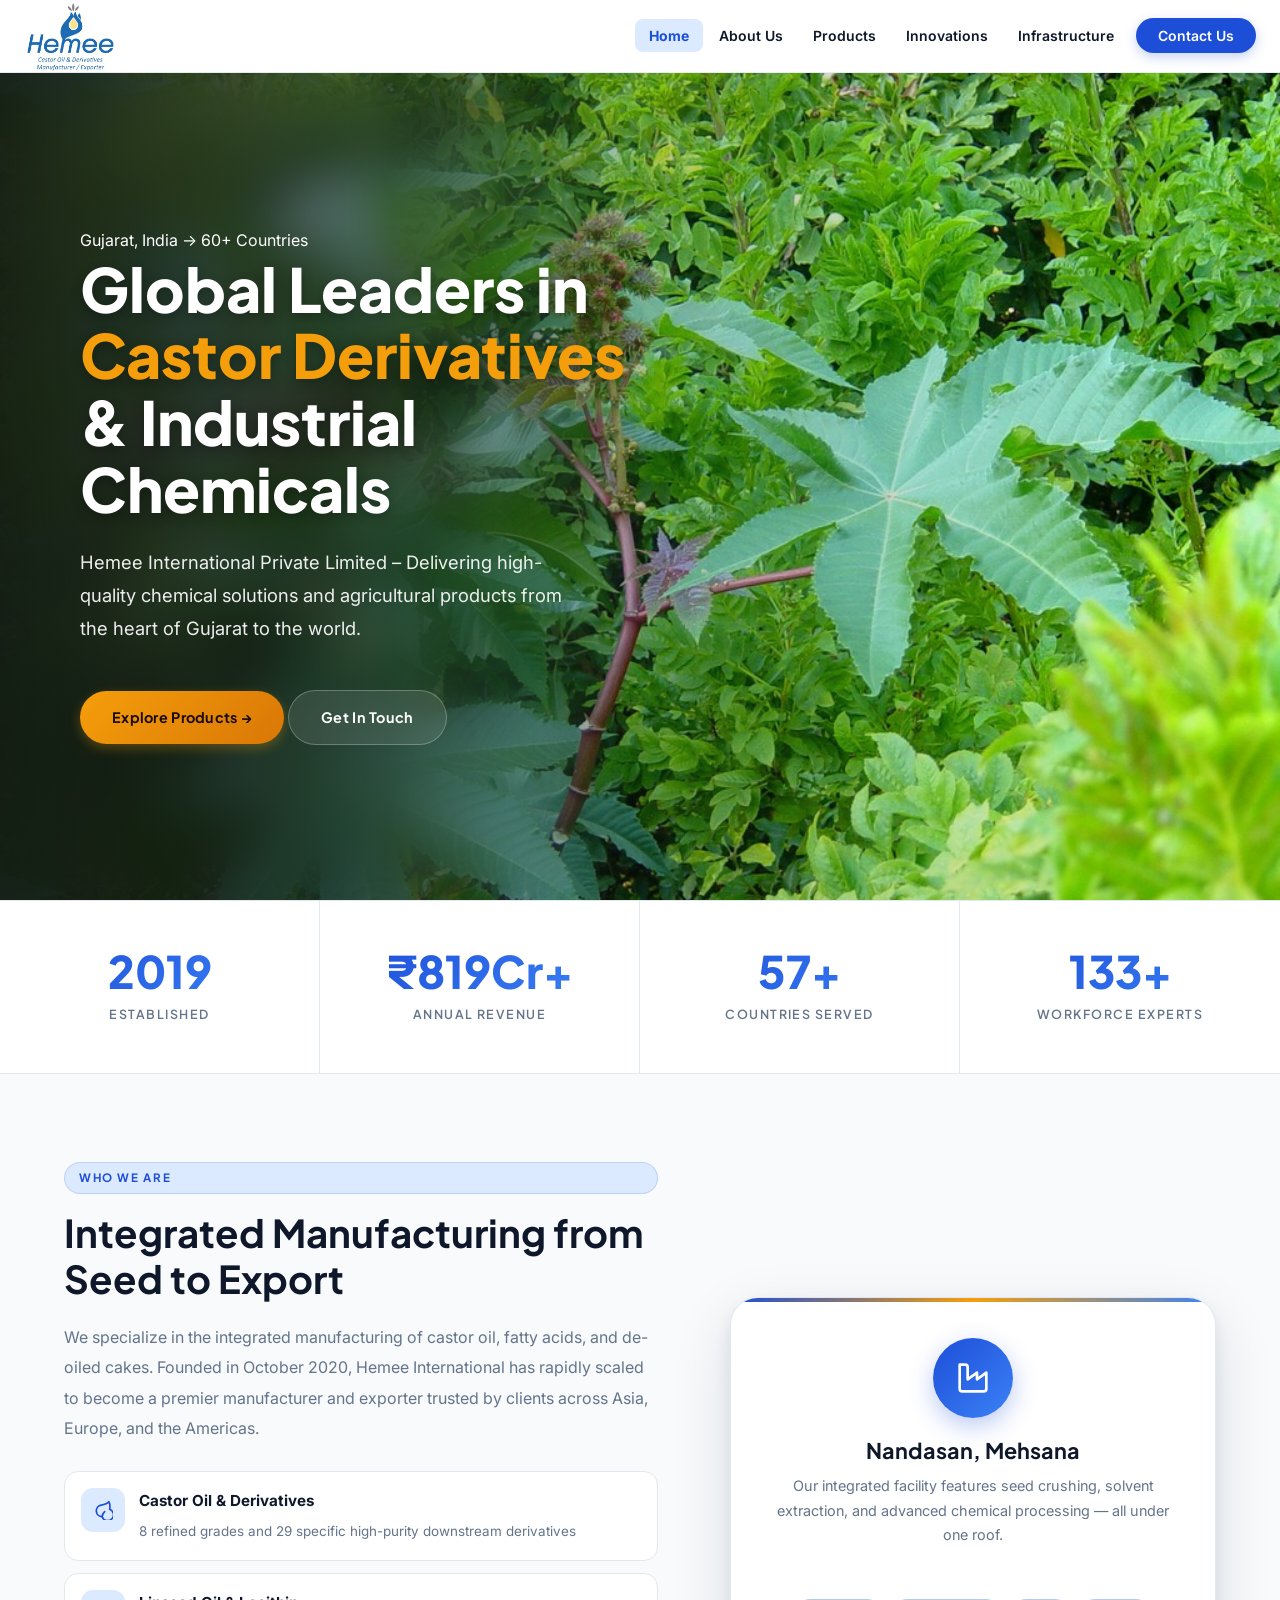
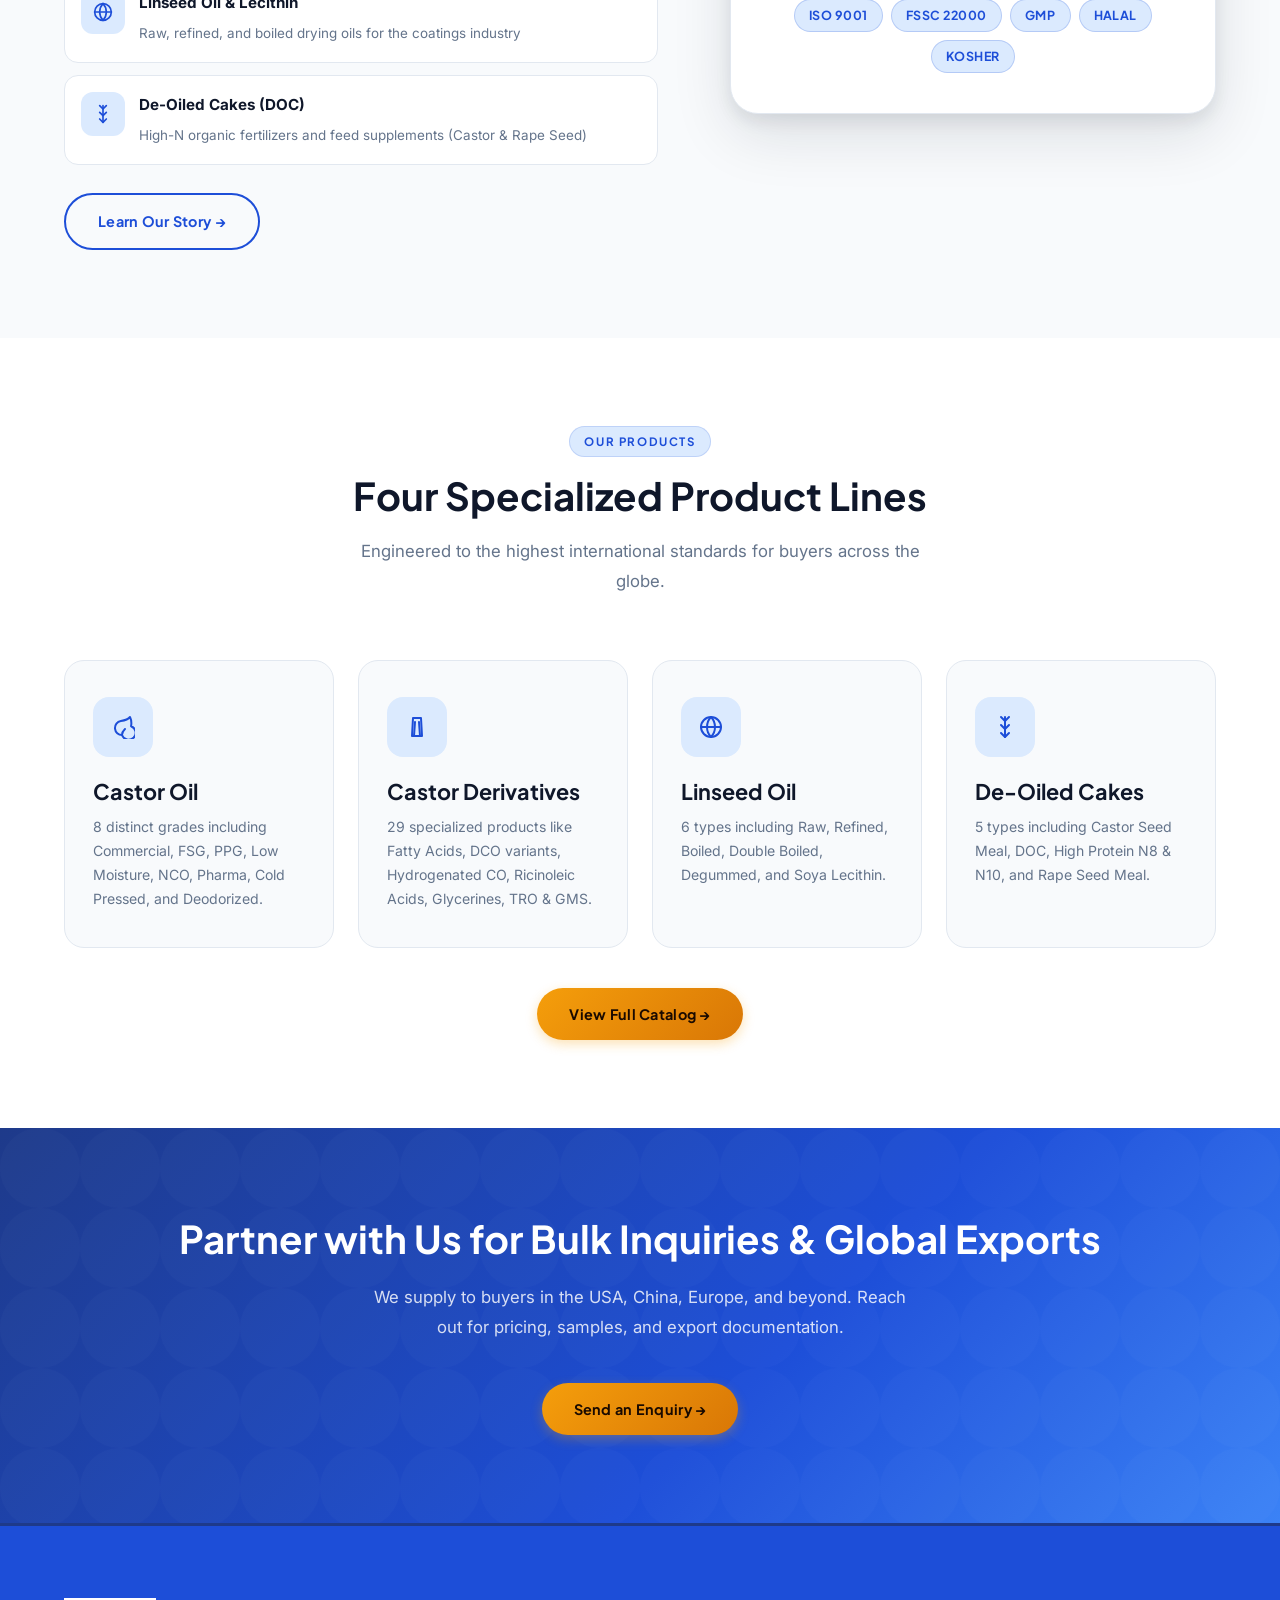
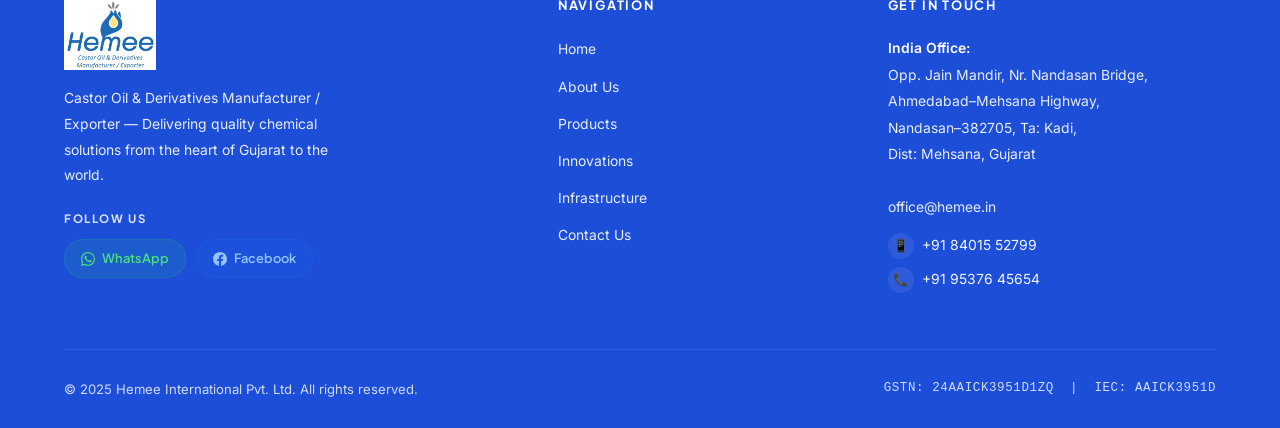
==== commit 3a0f5a61: "updates 17-05-26" ====
--- a/index.html
+++ b/index.html
@@ -1,4 +1,4 @@
-﻿<!DOCTYPE html>
+<!DOCTYPE html>
 <html lang="en">
 <head>
   <meta charset="UTF-8" />
@@ -139,11 +139,11 @@
             <p>Our integrated facility features seed crushing, solvent extraction, and advanced chemical processing — all under one roof.</p>
             <br>
             <div class="cert-tags" style="justify-content:center; margin-top:8px;">
-              <span class="cert-tag">ISO 9001</span>
-              <span class="cert-tag">FSSAI</span>
-              <span class="cert-tag">REACH</span>
-              <span class="cert-tag">BIS</span>
-              <span class="cert-tag">USP/BP</span>
+              <a href="pdf/ISO%20HEMEE%20INTERNATIONAL%20PRIVATE%20LIMITED-A.pdf" target="_blank" class="cert-tag">ISO 9001</a>
+              <a href="pdf/FSSC%2022000%20Certificate%20Valid%2017APR2029.pdf" target="_blank" class="cert-tag">FSSC 22000</a>
+              <a href="pdf/GMP%20HEMEE%20INTERNATIONAL%20PRIVATE%20LIMITED-A.pdf" target="_blank" class="cert-tag">GMP</a>
+              <a href="pdf/HALAL%20HEMEE%20INTERNATIONAL%20PRIVATE%20LIMITED-A.pdf" target="_blank" class="cert-tag">HALAL</a>
+              <a href="pdf/KOSHER%20HEMEE%20INTERNATIONAL%20PRIVATE%20LIMITED-A.pdf" target="_blank" class="cert-tag">KOSHER</a>
             </div>
           </div>
         </div>
@@ -202,7 +202,6 @@
       <p>We supply to buyers in the USA, China, Europe, and beyond. Reach out for pricing, samples, and export documentation.</p>
       <div class="cta-btns">
         <a href="contact.html" class="btn btn-primary">Send an Enquiry &rarr;</a>
-        <a href="products.html" class="btn btn-ghost">View Our Products</a>
       </div>
     </div>
   </section>
@@ -251,17 +250,13 @@
         <div class="footer-col">
           <h4>Get In Touch</h4>
           <address>
-            <strong>USA Office:</strong><br>
-            11835 Rock Landing Dr,<br>
-            Newport News, VA 23606, USA<br><br>
             <strong>India Office:</strong><br>
             Opp. Jain Mandir, Nr. Nandasan Bridge,<br>
             Ahmedabad&ndash;Mehsana Highway,<br>
             Nandasan&ndash;382705, Ta: Kadi,<br>
             Dist: Mehsana, Gujarat<br><br>
             <a href="mailto:office@hemee.in">office@hemee.in</a><br>
-            <a href="mailto:info@hemeegroup.in">info@hemeegroup.in</a>
-          </address>
+            </address>
           <div class="footer-phones">
             <a href="tel:+918401552799">
               <span class="ph-ico">📱</span>
@@ -271,11 +266,7 @@
               <span class="ph-ico">📞</span>
               +91 95376 45654
             </a>
-            <a href="tel:+17576188170">
-              <span class="ph-ico">🇺🇸</span>
-              +1 (757) 618-8170
-            </a>
-          </div>
+            </div>
         </div>
 
       </div>
--- a/css/style.css
+++ b/css/style.css
@@ -169,7 +169,7 @@
 }
 .btn-ghost {
   background: rgba(255,255,255,0.1);
-  color: white;
+  color: var(--white-override, #ffffff);
   border: 1px solid rgba(255,255,255,0.25);
   backdrop-filter: blur(8px);
 }
@@ -205,7 +205,7 @@
   justify-content: space-between;
   height: var(--nav-h);
   padding: 0 24px;
-  max-width: var(--max-width);
+  max-width: 100%;
   margin: 0 auto;
 }
 
@@ -221,12 +221,10 @@
   transform: scale(1.05);
 }
 .nav-logo img {
-  height: 72px; /* Increased length/height */
+  height: 72px;
   width: auto;
   object-fit: contain;
   display: block;
-  transform: scaleX(1.1); /* Subtle horizontal widening as requested */
-  transform-origin: left center;
   /* Professional alt-text fallback styling if image fails */
   color: var(--primary);
   font-family: var(--font-heading);
@@ -1095,7 +1093,7 @@
   align-items: center;
   justify-content: center;
   margin-bottom: 18px;
-  color: white;
+  color: var(--white-override, #ffffff);
 }
 .infra-card-header h3 { color: white; margin-bottom: 8px; }
 .infra-card-header p { color: rgba(255,255,255,0.8); font-size: 0.9rem; margin: 0; }
@@ -1345,13 +1343,13 @@
   display: none;
 }
 .form-status.success {
-  background: rgba(16,185,129,0.12);
+  background: #e6f6f0;
   color: #065f46;
   border: 1px solid rgba(16,185,129,0.3);
   display: block;
 }
 .form-status.error {
-  background: rgba(239,68,68,0.1);
+  background: #fdf0f0;
   color: #991b1b;
   border: 1px solid rgba(239,68,68,0.25);
   display: block;
@@ -1380,10 +1378,10 @@
    FOOTER
    ============================================ */
 footer {
-  background: #0f172a;
-  color: rgba(255,255,255,0.7);
+  background: var(--primary);
+  color: rgba(255,255,255,0.95);
   padding: 72px 0 28px;
-  border-top: 3px solid var(--primary);
+  border-top: 3px solid var(--primary-dark);
 }
 .footer-grid {
   display: grid;
@@ -1391,10 +1389,10 @@
   gap: 56px;
   margin-bottom: 56px;
 }
-.footer-brand p { font-size: 0.87rem; line-height: 1.85; max-width: 300px; color: rgba(255,255,255,0.6); margin-top: 16px; }
+.footer-brand p { font-size: 0.87rem; line-height: 1.85; max-width: 300px; color: rgba(255,255,255,0.9); margin-top: 16px; }
 .footer-brand .nav-logo { margin-bottom: 4px; }
 .footer-brand .brand-name { color: white !important; }
-.footer-brand .brand-tag { color: rgba(255,255,255,0.45) !important; }
+.footer-brand .brand-tag { color: rgba(255,255,255,0.8) !important; }
 .footer-col h4 {
   color: white;
   font-size: 0.8rem;
@@ -1406,16 +1404,16 @@
 .footer-col ul { display: flex; flex-direction: column; gap: 10px; }
 .footer-col ul li a {
   font-size: 0.87rem;
-  color: rgba(255,255,255,0.55);
+  color: rgba(255,255,255,0.9);
   transition: all var(--transition);
   display: inline-flex;
   align-items: center;
   gap: 6px;
 }
-.footer-col ul li a:hover { color: var(--accent); transform: translateX(3px); }
-.footer-col address { font-style: normal; font-size: 0.87rem; line-height: 1.9; color: rgba(255,255,255,0.55); }
-.footer-col address strong { color: rgba(255,255,255,0.85); font-weight: 600; }
-.footer-col address a { color: rgba(255,255,255,0.55); transition: color var(--transition); }
+.footer-col ul li a:hover { color: white; transform: translateX(3px); }
+.footer-col address { font-style: normal; font-size: 0.87rem; line-height: 1.9; color: rgba(255,255,255,0.9); }
+.footer-col address strong { color: white; font-weight: 600; }
+.footer-col address a { color: rgba(255,255,255,0.9); transition: color var(--transition); }
 .footer-col address a:hover { color: var(--accent); }
 .footer-divider { height: 1px; background: rgba(255,255,255,0.08); margin-bottom: 28px; }
 .footer-bottom {
@@ -1425,8 +1423,8 @@
   gap: 16px;
   flex-wrap: wrap;
 }
-.footer-bottom p { font-size: 0.82rem; color: rgba(255,255,255,0.35); margin: 0; }
-.footer-bottom .gstn { font-size: 0.78rem; color: rgba(255,255,255,0.3); font-family: monospace; letter-spacing: 0.05em; }
+.footer-bottom p { font-size: 0.82rem; color: rgba(255,255,255,0.8); margin: 0; }
+.footer-bottom .gstn { font-size: 0.78rem; color: rgba(255,255,255,0.8); font-family: monospace; letter-spacing: 0.05em; }
 
 /* ---- Footer phone list ---- */
 .footer-phones {
@@ -1437,7 +1435,7 @@
 }
 .footer-phones a {
   font-size: 0.87rem;
-  color: rgba(255,255,255,0.65);
+  color: rgba(255,255,255,0.95);
   display: inline-flex;
   align-items: center;
   gap: 8px;
@@ -1461,7 +1459,7 @@
   font-weight: 700;
   letter-spacing: 0.14em;
   text-transform: uppercase;
-  color: rgba(255,255,255,0.4);
+  color: rgba(255,255,255,0.85);
   margin-bottom: 10px;
   font-family: var(--font-heading);
 }
@@ -1485,7 +1483,7 @@
 }
 .footer-social-link.whatsapp {
   background: rgba(37,211,102,0.1);
-  color: #4ade80;
+  color: var(--whatsapp-color, #4ade80);
   border: 1px solid rgba(37,211,102,0.2);
 }
 .footer-social-link.whatsapp:hover {
@@ -1495,7 +1493,7 @@
 }
 .footer-social-link.facebook {
   background: rgba(24,119,242,0.1);
-  color: #93c5fd;
+  color: var(--facebook-color, #93c5fd);
   border: 1px solid rgba(24,119,242,0.2);
 }
 .footer-social-link.facebook:hover {
@@ -1935,3 +1933,83 @@
 .stagger-2 { animation-delay: 0.2s; }
 .stagger-3 { animation-delay: 0.3s; }
 .stagger-4 { animation-delay: 0.4s; }
+
+/* ============================================
+   SLIDESHOW (ABOUT PAGE)
+   ============================================ */
+.slideshow-container {
+  max-width: 900px;
+  position: relative;
+  margin: 0 auto;
+  border-radius: var(--radius-xl);
+  overflow: hidden;
+  box-shadow: var(--shadow-xl);
+  border: 1px solid var(--border);
+  background: white;
+}
+.mySlides {
+  display: none;
+  animation-name: slideFade;
+  animation-duration: 1s;
+}
+.mySlides img {
+  width: 100%;
+  aspect-ratio: 16 / 9;
+  object-fit: cover;
+  display: block;
+}
+.slideshow-prev, .slideshow-next {
+  cursor: pointer;
+  position: absolute;
+  top: 50%;
+  width: 50px;
+  height: 50px;
+  margin-top: -25px;
+  color: white;
+  font-weight: bold;
+  font-size: 24px;
+  transition: all 0.3s ease;
+  user-select: none;
+  background-color: rgba(0,0,0,0.2);
+  display: flex;
+  align-items: center;
+  justify-content: center;
+  border-radius: 50%;
+  border: none;
+  outline: none;
+  padding: 0;
+}
+.slideshow-prev { left: 16px; }
+.slideshow-next { right: 16px; }
+.slideshow-prev:hover, .slideshow-next:hover {
+  background-color: var(--primary);
+  transform: scale(1.1);
+}
+.dot-container {
+  text-align: center;
+  padding: 24px 15px;
+}
+.slide-dot {
+  cursor: pointer;
+  height: 12px;
+  width: 12px;
+  margin: 0 5px;
+  background-color: rgba(0,0,0,0.1);
+  border-radius: 50%;
+  display: inline-block;
+  transition: background-color 0.4s ease, transform 0.4s ease;
+  border: none;
+  outline: none;
+  padding: 0;
+}
+.active-dot, .slide-dot:hover {
+  background-color: var(--primary);
+  transform: scale(1.2);
+}
+@keyframes slideFade {
+  from {opacity: 0.4; transform: scale(0.98);} 
+  to {opacity: 1; transform: scale(1);}
+}
+
+button.product-item { background: none; border: none; padding: 0; font-family: inherit; font-size: inherit; color: inherit; text-align: left; cursor: pointer; outline: none; width: 100%; display: block; }
+
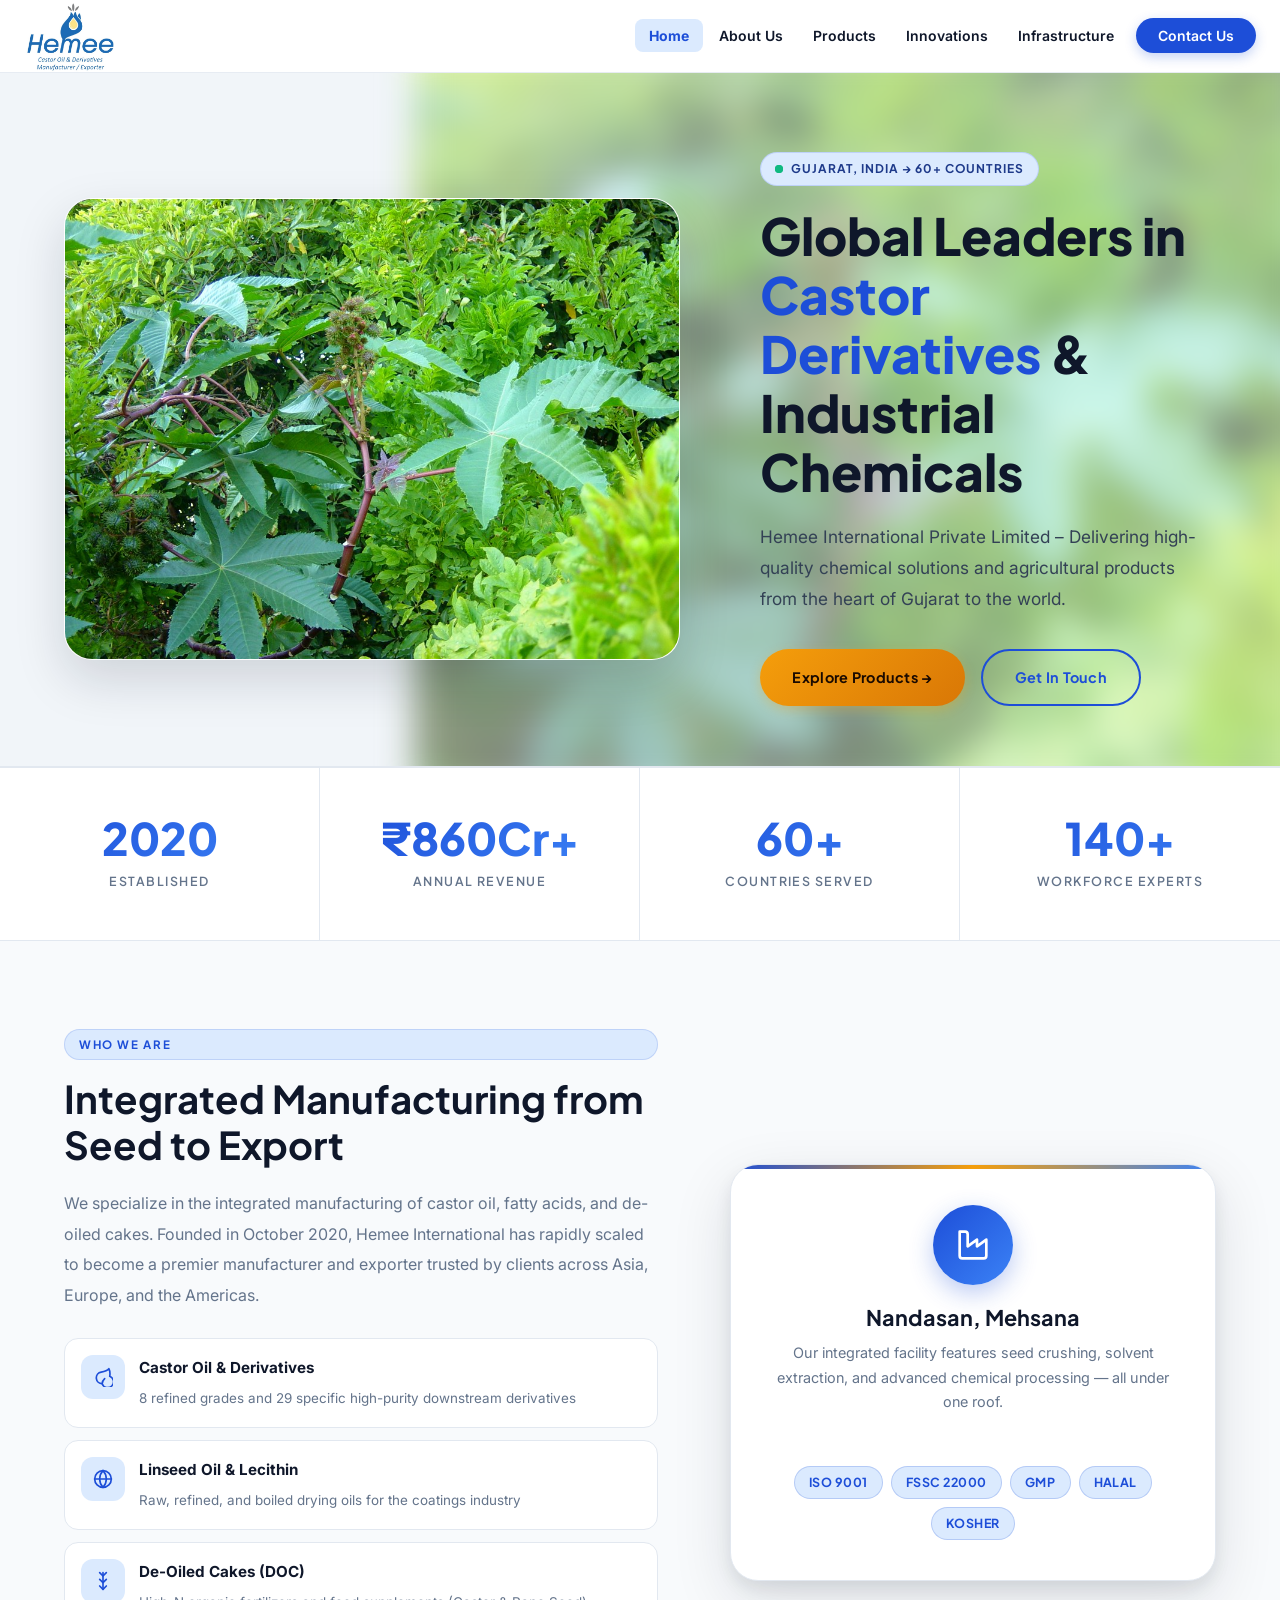
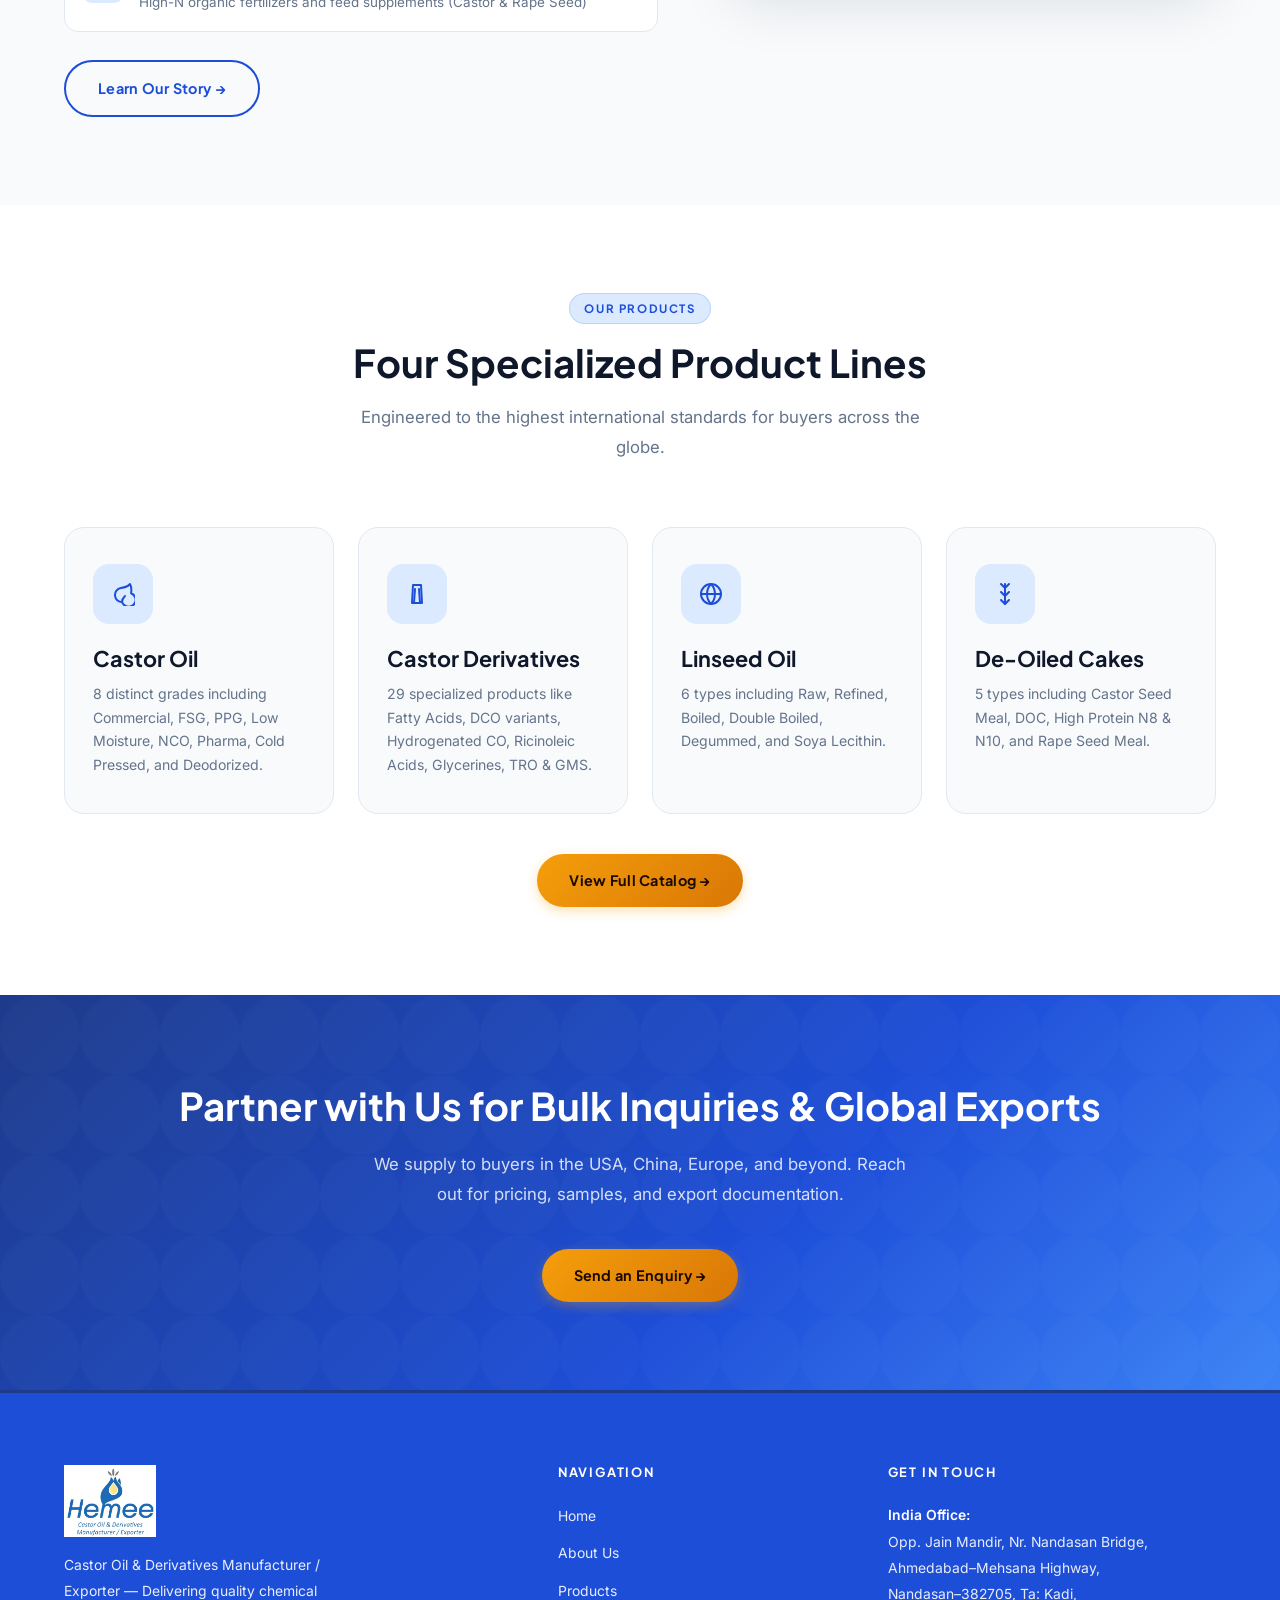
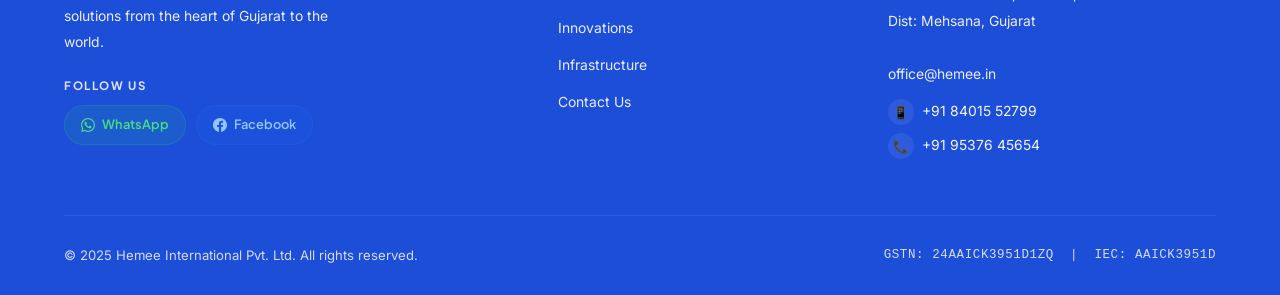
==== commit 91cc458c: "changes" ====
--- a/index.html
+++ b/index.html
@@ -41,25 +41,34 @@
       <a href="index.html" class="active">Home</a>
       <a href="about.html">About Us</a>
       <a href="products.html">Products</a>
+      <a href="innovations.html">Innovations</a>
       <a href="infrastructure.html">Infrastructure</a>
       <a href="contact.html">Contact Us</a>
     </div>
   </nav>
 
   <!-- ======= HERO ======= -->
-  <section class="hero" style="background: url('images/home.png'); --hero-blur-color: 20, 28, 20;">
-    <div class="hero-overlay"></div>
-    <div class="container">
-      <div class="hero-glass">
-        <div class="hero-badge"><span></span> Gujarat, India &rarr; 60+ Countries</div>
-        <h1>Global Leaders in <em>Castor Derivatives</em> &amp; Industrial Chemicals</h1>
-        <p>
-          Hemee International Private Limited &ndash; Delivering high-quality chemical solutions
-          and agricultural products from the heart of Gujarat to the world.
-        </p>
-        <div class="hero-actions">
-          <a href="products.html" class="btn btn-primary">Explore Products &rarr;</a>
-          <a href="contact.html" class="btn btn-ghost">Get In Touch</a>
+  <section class="hero">
+    <div class="hero-bg-wrapper">
+      <div class="hero-bg-solid"></div>
+      <div class="hero-bg-blurred" style="background-image: url('images/home.png');"></div>
+    </div>
+    <div class="container">
+      <div class="hero-grid">
+        <div class="hero-image-container">
+          <img src="images/home.png" alt="Hemee International Facility" class="hero-natural-image">
+        </div>
+        <div class="hero-text-container">
+          <div class="hero-badge"><span></span> Gujarat, India &rarr; 60+ Countries</div>
+          <h1>Global Leaders in <em>Castor Derivatives</em> &amp; Industrial Chemicals</h1>
+          <p>
+            Hemee International Private Limited &ndash; Delivering high-quality chemical solutions
+            and agricultural products from the heart of Gujarat to the world.
+          </p>
+          <div class="hero-actions">
+            <a href="products.html" class="btn btn-primary">Explore Products &rarr;</a>
+            <a href="contact.html" class="btn btn-outline">Get In Touch</a>
+          </div>
         </div>
       </div>
     </div>
--- a/css/style.css
+++ b/css/style.css
@@ -325,114 +325,215 @@
    HERO SECTION
    ============================================ */
 /* ============================================
-   MODERN HERO SYSTEM (Edge-Blur)
+   MODERN SPLIT HERO SYSTEM (Clean & Natural)
    ============================================ */
 .hero, .page-hero {
-  --hero-blur-color: 15, 23, 42; /* Default dark navy */
   position: relative;
-  min-height: 85vh;
-  display: flex;
+  min-height: auto !important;
+  display: flex !important;
   align-items: center;
   overflow: hidden;
-  background-size: cover !important;
-  background-position: center !important;
-  background-repeat: no-repeat !important;
-  color: white;
-}
-
-/* Specific class to shift focal point to the right */
-.hero-right-bias { background-position: 70% center !important; }
-
-.hero { min-height: calc(100vh - var(--nav-h)); }
-.page-hero { min-height: 520px; }
-
-/* The side-blur overlay */
-.hero::before, .page-hero::before {
+  padding: 80px 0 60px !important;
+  color: var(--text-body);
+  background: transparent !important;
+  border-bottom: 1px solid var(--border);
+}
+
+/* Background layout: 35% solid, 65% blurred image */
+.hero-bg-wrapper {
+  position: absolute;
+  inset: 0;
+  display: grid;
+  grid-template-columns: 35% 65%;
+  z-index: 1;
+  pointer-events: none;
+  overflow: hidden;
+}
+
+.hero-bg-solid {
+  background: #f1f5f9; /* Soft light grey/blue */
+}
+
+.hero-bg-blurred {
+  position: relative;
+  background-size: cover;
+  background-position: center;
+  background-repeat: no-repeat;
+  filter: blur(16px);
+  transform: scale(1.08); /* prevents blur bleed showing white lines */
+}
+
+.hero-bg-blurred::after {
   content: '';
   position: absolute;
-  top: 0; left: 0; bottom: 0;
-  width: 50%;
-  background: linear-gradient(to right, rgba(var(--hero-blur-color), 0.9) 0%, rgba(var(--hero-blur-color), 0) 100%);
-  backdrop-filter: blur(25px);
-  -webkit-backdrop-filter: blur(25px);
-  mask-image: linear-gradient(to right, black 60%, transparent 100%);
-  -webkit-mask-image: linear-gradient(to right, black 60%, transparent 100%);
-  z-index: 1;
-}
-
-
-/* Secondary dark overlay for better text contrast */
+  inset: 0;
+  background: rgba(255, 255, 255, 0.45); /* Ensures high contrast for dark text */
+}
+
+/* Remove old overlay and blur pseudo-elements */
+.hero::before, .page-hero::before,
 .hero-overlay {
-  position: absolute;
-  inset: 0;
-  background: linear-gradient(to right, rgba(var(--hero-blur-color), 0.5) 0%, transparent 100%);
-  z-index: 1;
+  display: none !important;
 }
 
 .hero .container, .page-hero .container {
   position: relative;
   z-index: 2;
-  margin-left: 0; /* Align to left side */
-  padding-left: 80px; /* Strong left margin for professional look */
-}
-
-/* Updated Text Content (No more card, just clean text on blurred side) */
-.hero-glass {
-  max-width: 600px;
-  background: transparent;
-  backdrop-filter: none;
-  -webkit-backdrop-filter: none;
-  border: none;
-  padding: 0;
-  box-shadow: none;
-  animation: slide-right 0.8s cubic-bezier(0.2, 0.8, 0.2, 1);
-}
-
-@keyframes slide-right {
-  from { opacity: 0; transform: translateX(-40px); }
+  margin: 0 auto !important;
+  padding-left: 24px !important;
+  padding-right: 24px !important;
+  max-width: var(--max-width);
+  width: 100%;
+}
+
+/* Hero Grid Layout - split image left, text right */
+.hero-grid {
+  display: grid;
+  grid-template-columns: 1.15fr 0.85fr;
+  gap: 80px;
+  align-items: center;
+}
+
+/* Image Container styling: clean, crisp, "perfect" naturally */
+.hero-image-container {
+  width: 100%;
+  position: relative;
+  border-radius: var(--radius-xl);
+  overflow: hidden;
+  box-shadow: 0 20px 50px rgba(15, 23, 42, 0.15);
+  aspect-ratio: 4 / 3;
+  border: 1px solid rgba(255, 255, 255, 0.5);
+  background: var(--surface);
+  transition: transform 0.4s cubic-bezier(0.175, 0.885, 0.32, 1.275), box-shadow 0.4s ease;
+}
+
+.hero-image-container:hover {
+  transform: translateY(-6px);
+  box-shadow: 0 30px 60px rgba(15, 23, 42, 0.25);
+}
+
+.hero-natural-image {
+  width: 100%;
+  height: 100%;
+  object-fit: cover;
+  display: block;
+  transition: transform 0.6s ease;
+}
+
+.hero-image-container:hover .hero-natural-image {
+  transform: scale(1.04);
+}
+
+/* Text Container Styling */
+.hero-text-container {
+  max-width: 100%;
+  animation: slide-left 0.8s cubic-bezier(0.2, 0.8, 0.2, 1);
+}
+
+@keyframes slide-left {
+  from { opacity: 0; transform: translateX(40px); }
   to { opacity: 1; transform: translateX(0); }
 }
 
-.hero-glass h1 { 
-  font-size: 3.8rem; 
-  color: white; 
-  margin-bottom: 1.50rem; 
-  line-height: 1.1; 
+.hero-text-container h1 {
+  font-size: clamp(2.2rem, 4.5vw, 3.2rem);
+  color: var(--text);
+  margin-bottom: 1.25rem;
+  line-height: 1.15;
   font-weight: 800;
-  text-shadow: 0 4px 12px rgba(0,0,0,0.3);
-}
-.hero-glass h1 em { color: var(--accent); font-style: normal; }
-.hero-glass p { 
-  font-size: 1.15rem; 
-  color: rgba(255,255,255,0.92); 
+  text-shadow: none;
+}
+
+.hero-text-container h1 em {
+  color: var(--primary);
+  font-style: normal;
+}
+
+.hero-text-container p {
+  font-size: 1.08rem;
+  color: var(--text-body);
   line-height: 1.8;
-  margin-bottom: 2.8rem;
-  max-width: 500px;
-}
-
-/* Mobile Adjustments */
+  margin-bottom: 2.2rem;
+}
+
+.hero-badge {
+  display: inline-flex;
+  align-items: center;
+  gap: 8px;
+  font-size: 0.75rem;
+  font-weight: 700;
+  color: var(--primary-dark);
+  background: var(--primary-xlight);
+  border: 1px solid rgba(29, 78, 216, 0.15);
+  padding: 6px 14px;
+  border-radius: 50px;
+  margin-bottom: 1.25rem;
+  font-family: var(--font-heading);
+  text-transform: uppercase;
+  letter-spacing: 0.08em;
+}
+
+.hero-badge span {
+  display: inline-block;
+  width: 8px;
+  height: 8px;
+  background-color: var(--success);
+  border-radius: 50%;
+  position: relative;
+}
+
+.hero-badge span::after {
+  content: '';
+  position: absolute;
+  top: 0; left: 0;
+  width: 100%; height: 100%;
+  background-color: var(--success);
+  border-radius: 50%;
+  animation: pulse 1.8s infinite;
+}
+
+@keyframes pulse {
+  0% { transform: scale(1); opacity: 1; }
+  100% { transform: scale(2.5); opacity: 0; }
+}
+
+.hero-actions {
+  display: flex;
+  gap: 16px;
+  flex-wrap: wrap;
+}
+
+/* Responsive Overrides */
 @media (max-width: 1024px) {
-  .hero-glass h1 { font-size: 3rem; }
-  .hero .container, .page-hero .container { padding-left: 40px; }
+  .hero-grid {
+    gap: 48px;
+  }
 }
 
 @media (max-width: 768px) {
-  .hero, .page-hero { min-height: 600px; text-align: center; }
-  .hero::before, .page-hero::before {
-    width: 100%;
-    background: linear-gradient(to bottom, rgba(15, 23, 42, 0.85) 0%, rgba(15, 23, 42, 0.5) 100%);
-    mask-image: none;
-    -webkit-mask-image: none;
-    backdrop-filter: blur(15px);
+  .hero, .page-hero {
+    padding: 60px 0 !important;
   }
-  .hero .container, .page-hero .container { 
-    padding: 0 24px;
+  .hero-grid {
+    grid-template-columns: 1fr;
+    gap: 36px;
+  }
+  .hero-image-container {
+    max-width: 540px;
     margin: 0 auto;
+    aspect-ratio: 16 / 10;
   }
-  .hero-glass { width: 100%; }
-  .hero-glass h1 { font-size: 2.4rem; }
-  .hero-glass p { margin: 0 auto 2.5rem; }
-  .hero-actions { justify-content: center; }
+  .hero-text-container {
+    text-align: center;
+    max-width: 100%;
+  }
+  .hero-actions {
+    justify-content: center;
+  }
+  .hero-badge {
+    margin-left: auto;
+    margin-right: auto;
+  }
 }
 
 /* ============================================
@@ -1150,34 +1251,33 @@
 .quality-section { background: white; }
 .quality-grid {
   display: grid;
-  grid-template-columns: 1fr 1fr;
-  gap: 72px;
+  grid-template-columns: 0.8fr 1.2fr;
+  gap: 48px;
   align-items: center;
 }
 .quality-content h2 { margin-bottom: 1.25rem; }
 .quality-content p { color: var(--text-muted); line-height: 1.9; margin-bottom: 1.5rem; font-size: 0.97rem; }
 
-.export-markets { display: flex; flex-direction: column; gap: 10px; }
-.market-item {
-  display: flex;
-  align-items: center;
-  justify-content: space-between;
-  padding: 14px 20px;
-  background: var(--bg);
-  border-radius: var(--radius-md);
+
+.export-markets-image-container {
+  width: 100%;
+  border-radius: var(--radius-lg);
+  overflow: hidden;
+  box-shadow: var(--shadow-lg);
   border: 1px solid var(--border);
-  transition: all var(--transition);
-  cursor: default;
-}
-.market-item:hover {
-  background: var(--primary-xlight);
-  border-color: rgba(29,78,216,0.2);
-  transform: translateX(4px);
-}
-.market-item span { font-weight: 600; color: var(--text); font-size: 0.92rem; }
-.market-item .market-arrow { color: var(--primary); font-size: 0.85rem; font-weight: 700; }
-.markets-header { margin-bottom: 20px; }
-.markets-header h3 { color: var(--text); }
+  background: white;
+  transition: transform 0.4s ease, box-shadow 0.4s ease;
+}
+.export-markets-image-container:hover {
+  transform: translateY(-5px);
+  box-shadow: var(--shadow-xl);
+}
+.export-markets-image {
+  width: 100%;
+  height: auto;
+  display: block;
+  object-fit: contain;
+}
 
 /* ============================================
    CONTACT PAGE
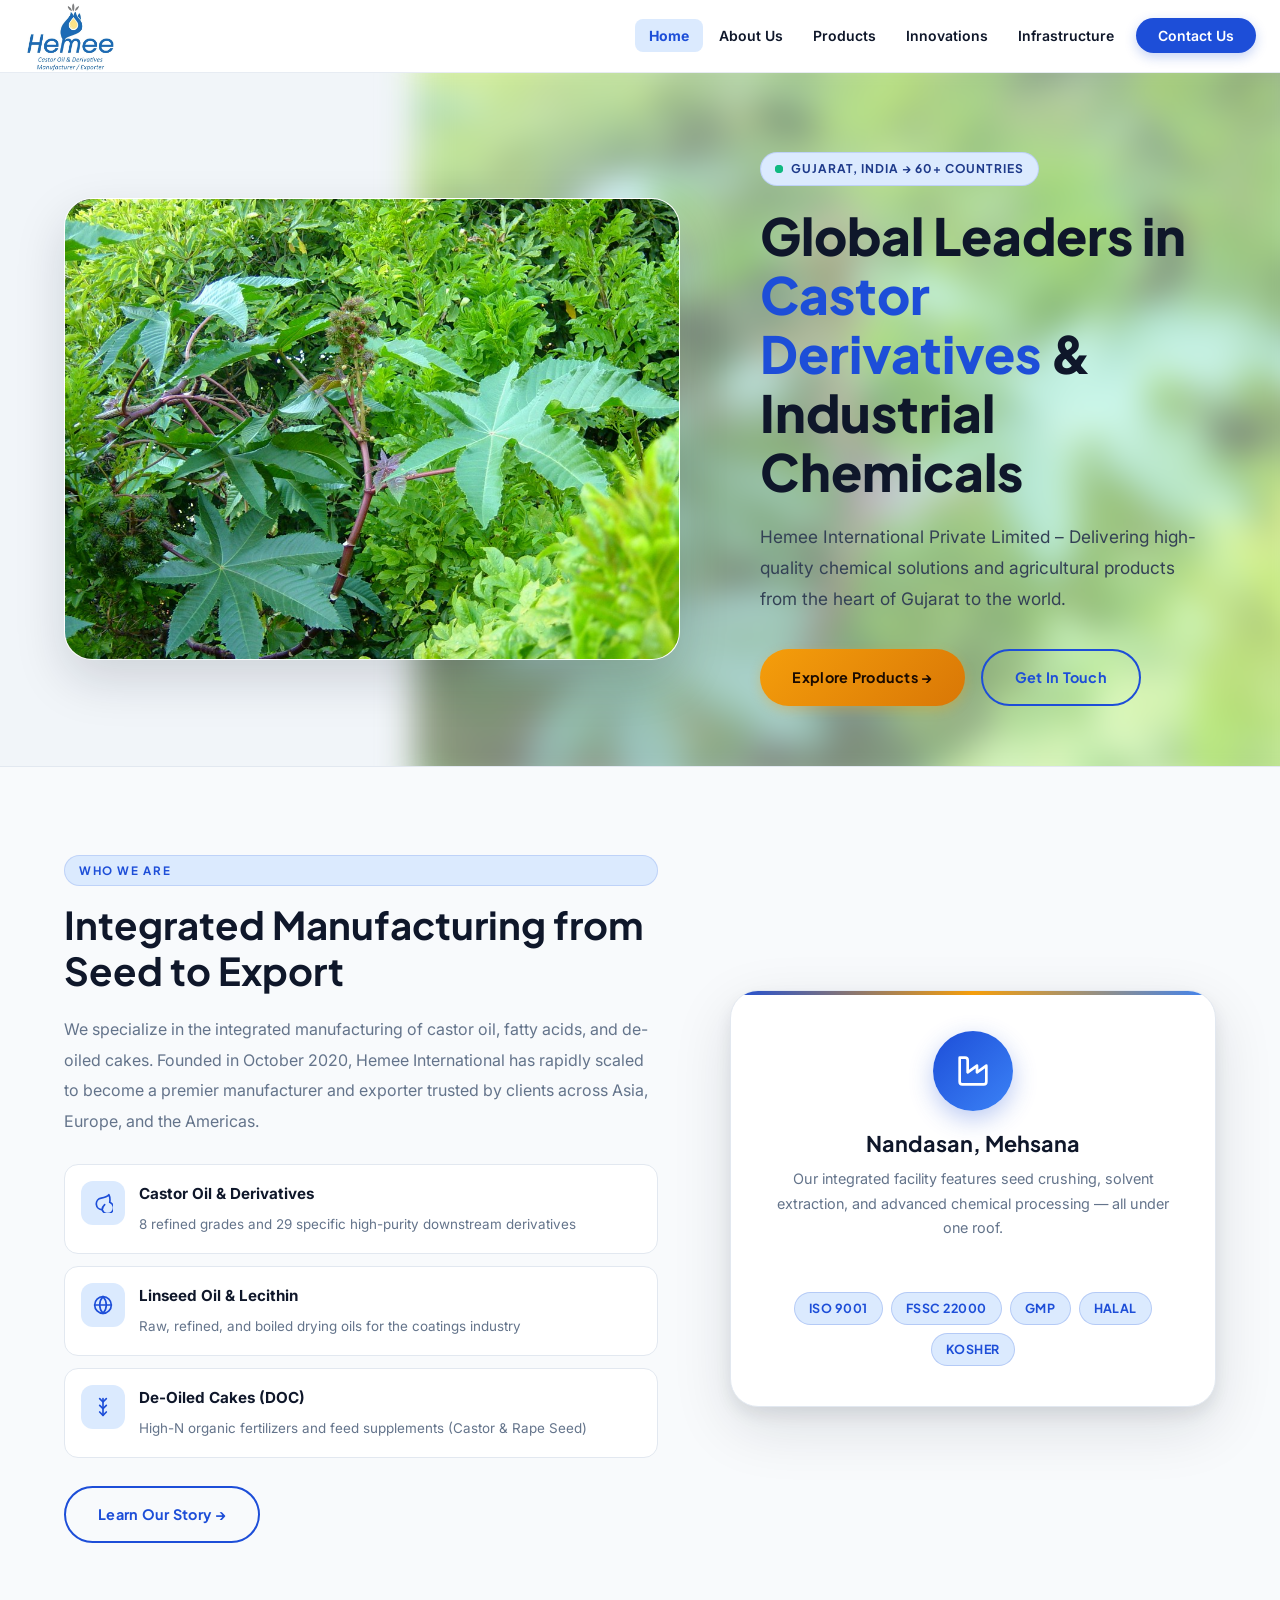
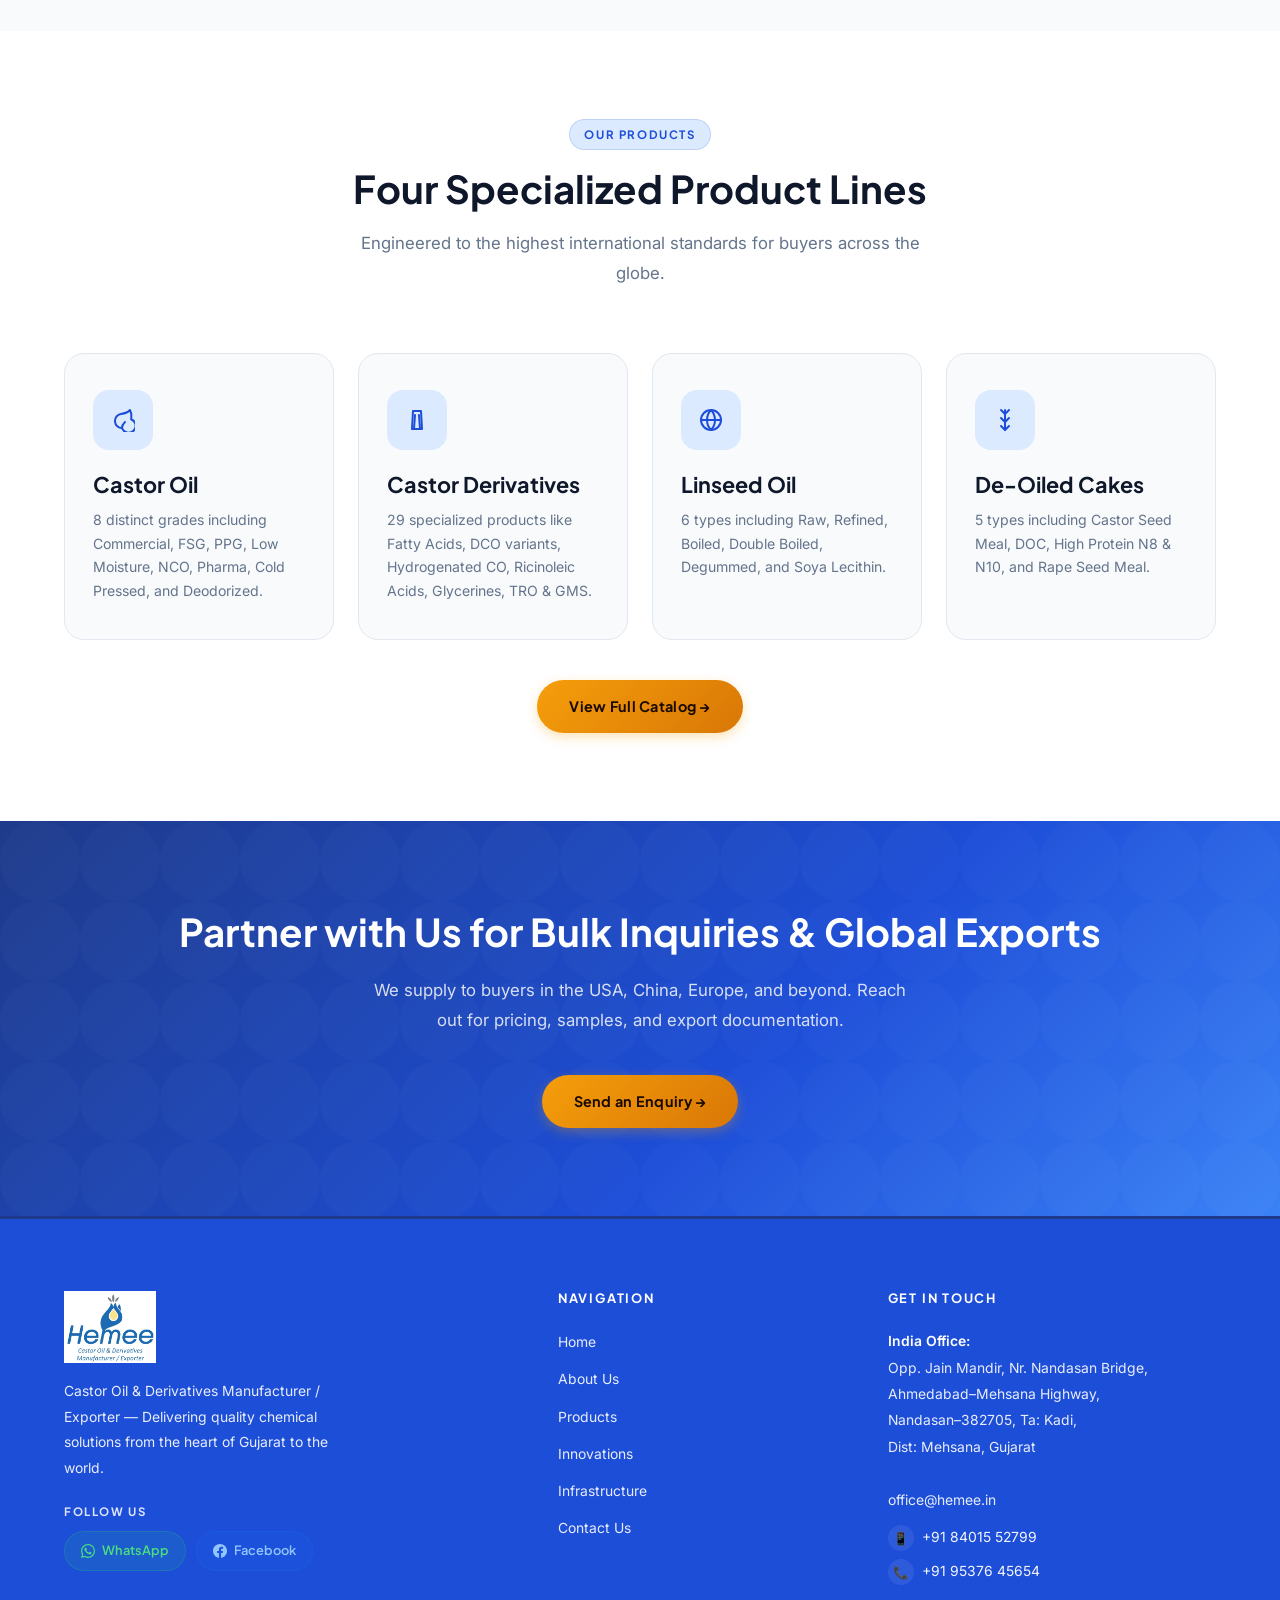
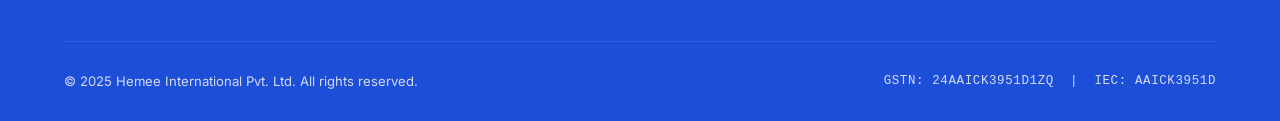
==== commit c5b41263: "changes" ====
--- a/index.html
+++ b/index.html
@@ -73,28 +73,6 @@
       </div>
     </div>
   </section>
-
-  <!-- ======= STATS ======= -->
-  <div class="stats-section">
-    <div class="stats-grid">
-      <div class="stat-item">
-        <div class="stat-number" data-target="2020" data-suffix="" data-prefix="">2020</div>
-        <div class="stat-label">Established</div>
-      </div>
-      <div class="stat-item">
-        <div class="stat-number" data-target="860" data-suffix="Cr+" data-prefix="₹">₹860Cr+</div>
-        <div class="stat-label">Annual Revenue</div>
-      </div>
-      <div class="stat-item">
-        <div class="stat-number" data-target="60" data-suffix="+" data-prefix="">60+</div>
-        <div class="stat-label">Countries Served</div>
-      </div>
-      <div class="stat-item">
-        <div class="stat-number" data-target="140" data-suffix="+" data-prefix="">140+</div>
-        <div class="stat-label">Workforce Experts</div>
-      </div>
-    </div>
-  </div>
 
   <!-- ======= BIO ======= -->
   <section class="bio-section">
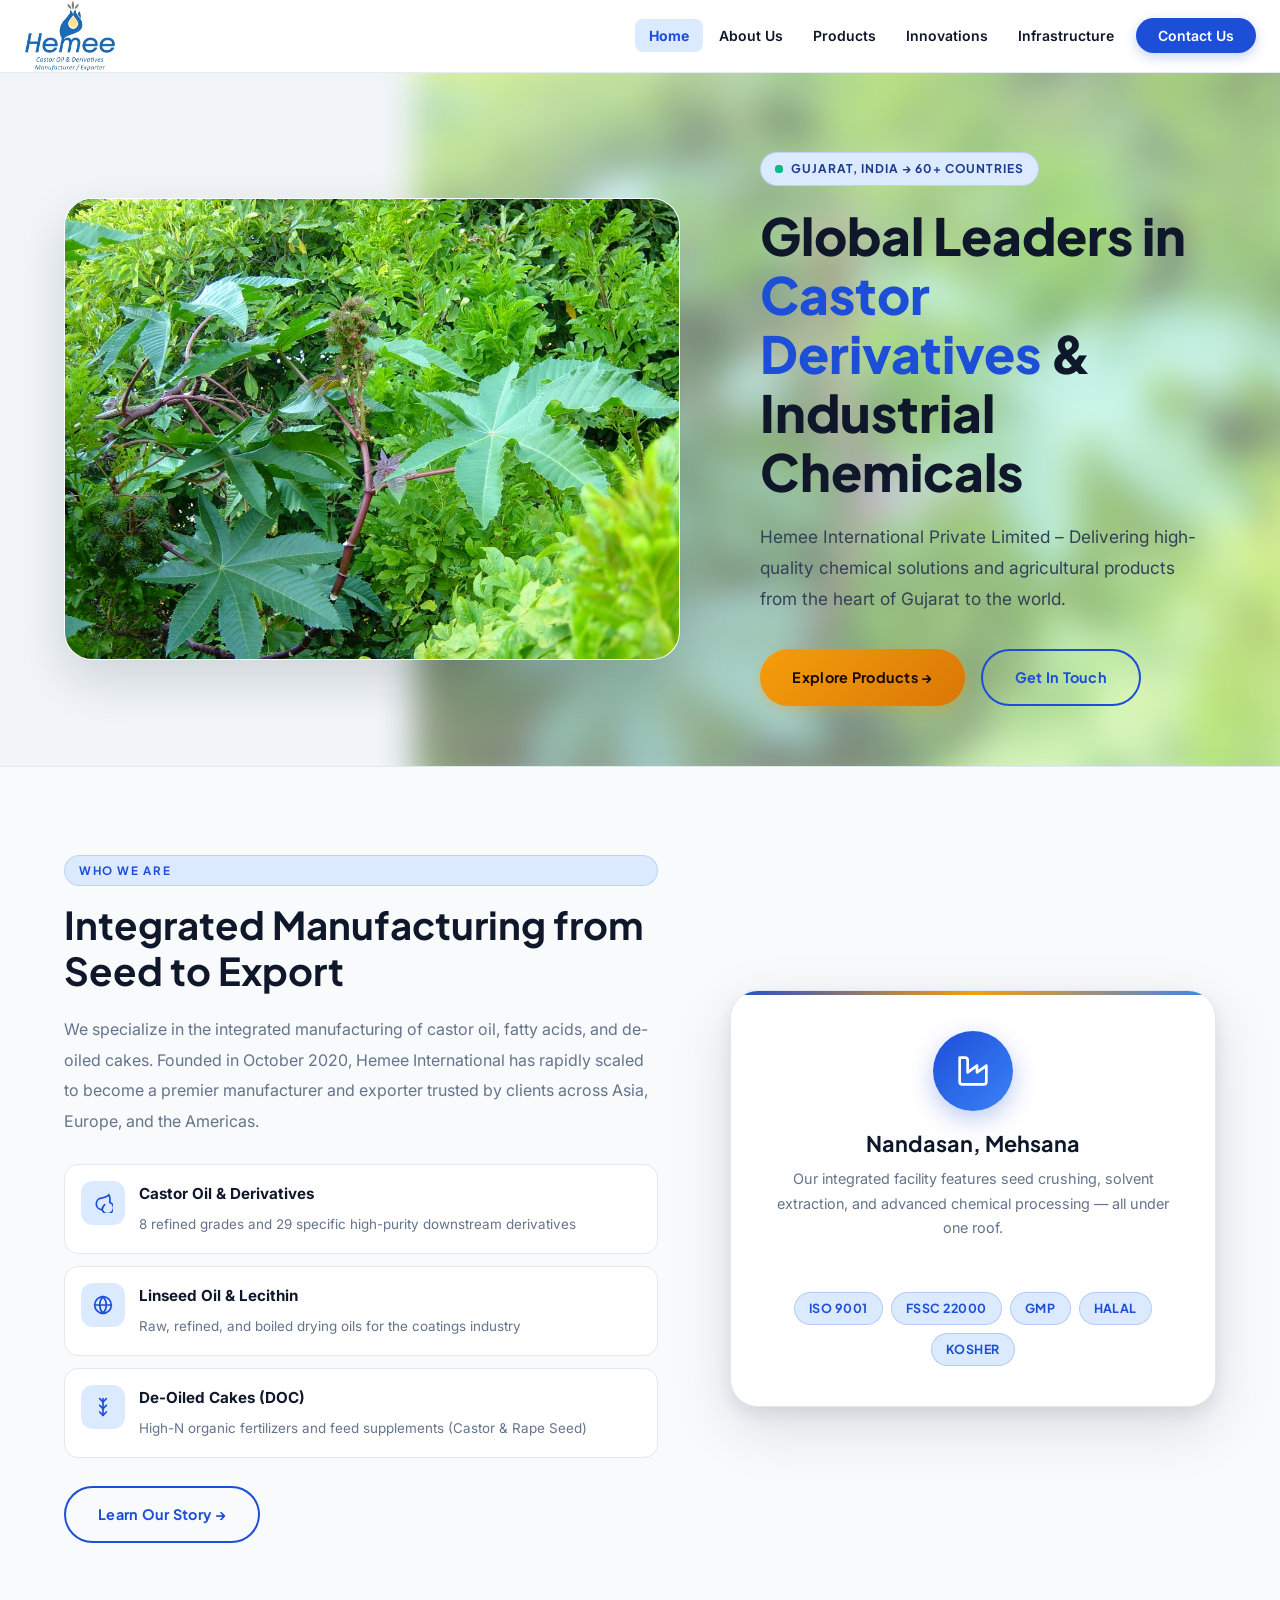
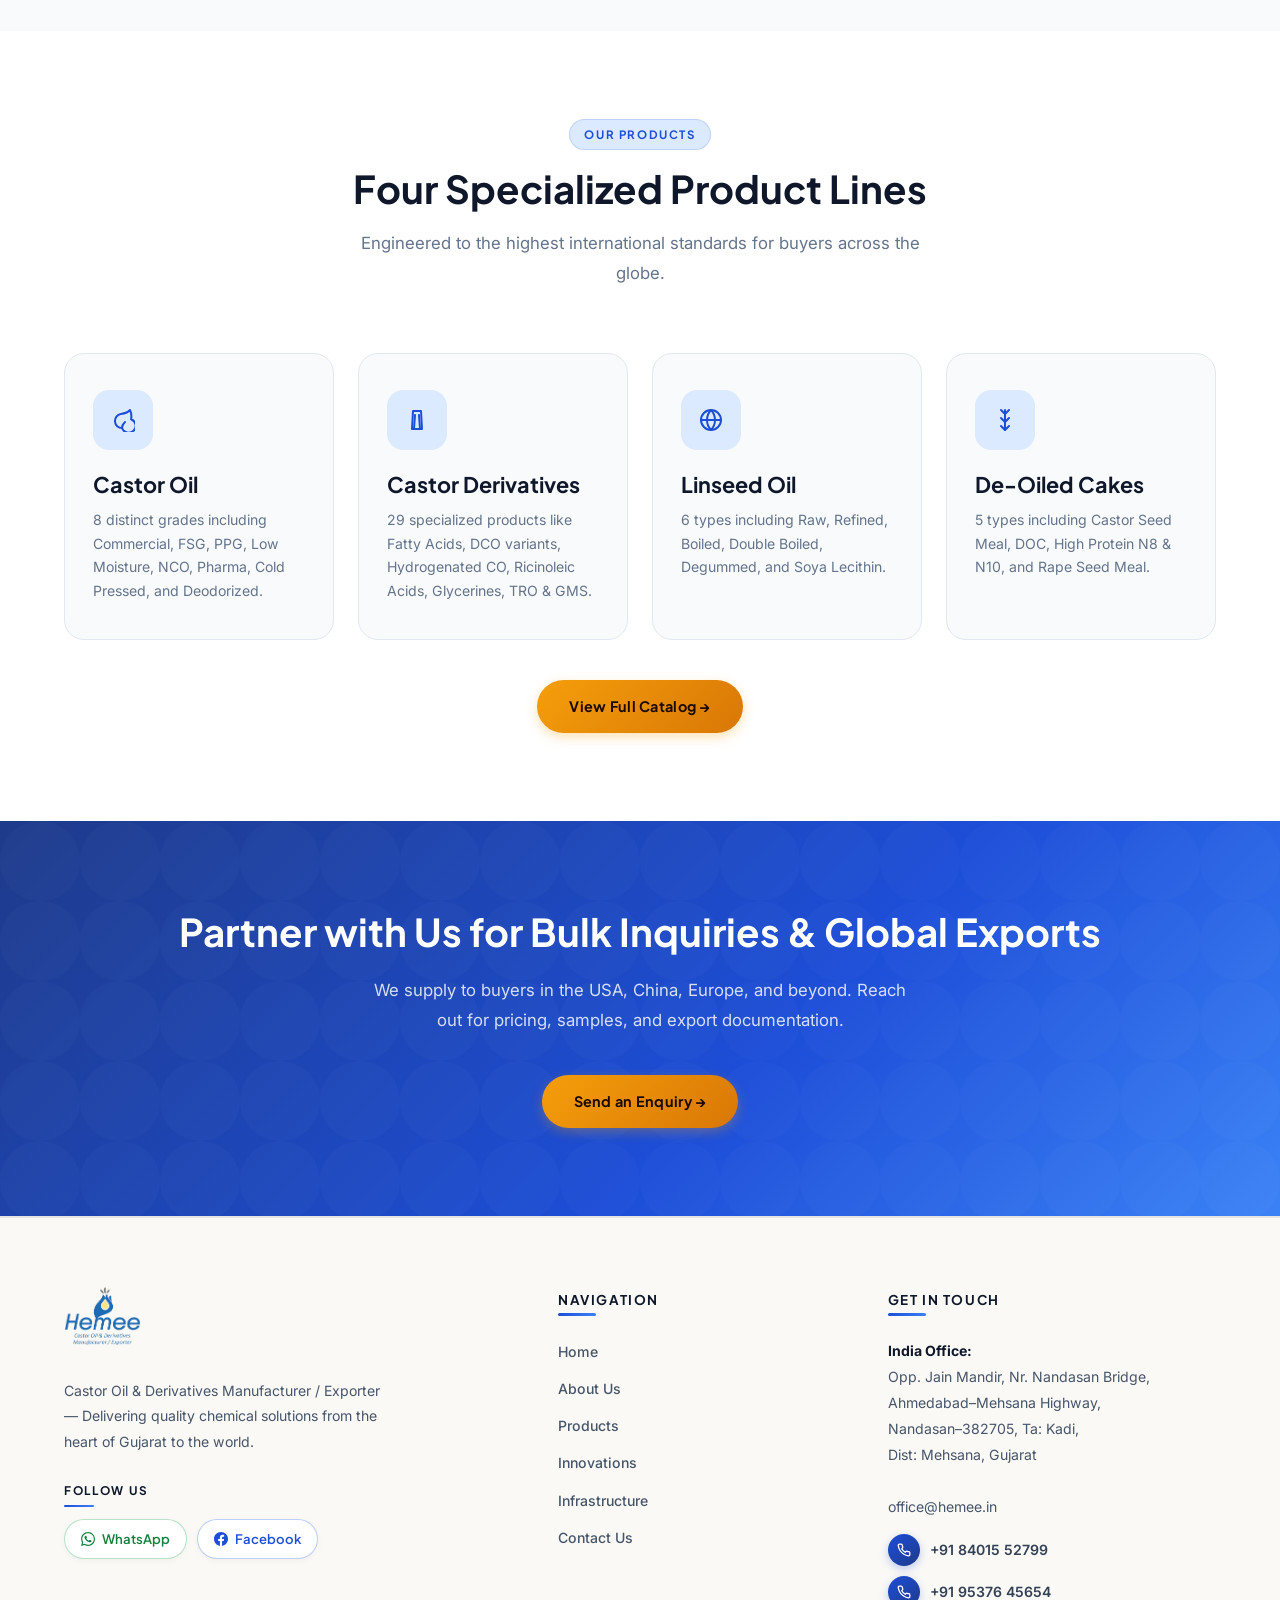
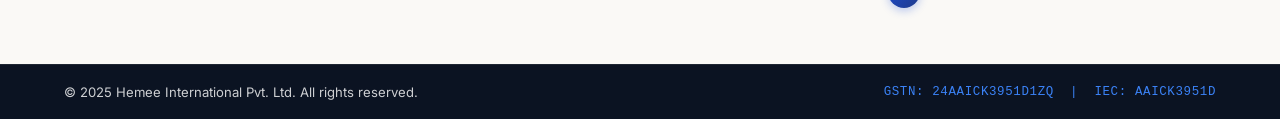
==== commit 8c9c20ca: "fixes" ====
--- a/index.html
+++ b/index.html
@@ -16,36 +16,7 @@
 <body class="page-top">
 
   <!-- ======= NAVBAR ======= -->
-  <nav class="navbar" id="navbar">
-    <div class="nav-inner">
-      <a href="index.html" class="nav-logo">
-        <img src="images/logo.png" alt="Hemee International Pvt. Ltd.">
-        
-      </a>
-
-      <ul class="nav-links">
-        <li><a href="index.html" class="active">Home</a></li>
-        <li><a href="about.html">About Us</a></li>
-        <li><a href="products.html">Products</a></li>
-        <li><a href="innovations.html">Innovations</a></li>
-        <li><a href="infrastructure.html">Infrastructure</a></li>
-        <li><a href="contact.html" class="nav-cta">Contact Us</a></li>
-      </ul>
-
-      <button class="hamburger" id="hamburger" aria-label="Toggle menu">
-        <span></span><span></span><span></span>
-      </button>
-    </div>
-
-    <div class="nav-mobile" id="nav-mobile">
-      <a href="index.html" class="active">Home</a>
-      <a href="about.html">About Us</a>
-      <a href="products.html">Products</a>
-      <a href="innovations.html">Innovations</a>
-      <a href="infrastructure.html">Infrastructure</a>
-      <a href="contact.html">Contact Us</a>
-    </div>
-  </nav>
+  <nav class="navbar" id="navbar"></nav>
 
   <!-- ======= HERO ======= -->
   <section class="hero">
@@ -66,8 +37,8 @@
             and agricultural products from the heart of Gujarat to the world.
           </p>
           <div class="hero-actions">
-            <a href="products.html" class="btn btn-primary">Explore Products &rarr;</a>
-            <a href="contact.html" class="btn btn-outline">Get In Touch</a>
+            <a href="/products" class="btn btn-primary">Explore Products &rarr;</a>
+            <a href="/contact" class="btn btn-outline">Get In Touch</a>
           </div>
         </div>
       </div>
@@ -115,7 +86,7 @@
               </div>
             </div>
           </div>
-          <a href="about.html" class="btn btn-outline">Learn Our Story &rarr;</a>
+          <a href="/about" class="btn btn-outline">Learn Our Story &rarr;</a>
         </div>
         <div class="bio-visual">
           <div class="bio-card">
@@ -147,28 +118,28 @@
         <p>Engineered to the highest international standards for buyers across the globe.</p>
       </div>
       <div class="product-cards">
-        <a href="products.html#castor-oil" class="product-card">
+        <a href="/products#castor-oil" class="product-card">
           <div class="card-icon">
             <svg width="24" height="24" viewBox="0 0 24 24" fill="none" stroke="currentColor" stroke-width="2" stroke-linecap="round" stroke-linejoin="round"><path d="M11 20A7 7 0 0 1 9.8 6.1C15.5 5 17 4.48 19 2c1 2 2 3.5 1.08 9.2A7 7 0 1 1 11 20z"></path><path d="M11 20c0-3 .5-3.6 3-6"></path></svg>
           </div>
           <h3>Castor Oil</h3>
           <p>8 distinct grades including Commercial, FSG, PPG, Low Moisture, NCO, Pharma, Cold Pressed, and Deodorized.</p>
         </a>
-        <a href="products.html#castor-derivatives" class="product-card">
+        <a href="/products#castor-derivatives" class="product-card">
           <div class="card-icon">
             <svg width="24" height="24" viewBox="0 0 24 24" fill="none" stroke="currentColor" stroke-width="2" stroke-linecap="round" stroke-linejoin="round"><path d="M16 3H8L7 21h10l-1-18z"></path><path d="M10 7l-1 14h6l-1-14"></path></svg>
           </div>
           <h3>Castor Derivatives</h3>
           <p>29 specialized products like Fatty Acids, DCO variants, Hydrogenated CO, Ricinoleic Acids, Glycerines, TRO & GMS.</p>
         </a>
-        <a href="products.html#linseed-oil" class="product-card">
+        <a href="/products#linseed-oil" class="product-card">
           <div class="card-icon">
             <svg width="24" height="24" viewBox="0 0 24 24" fill="none" stroke="currentColor" stroke-width="2" stroke-linecap="round" stroke-linejoin="round"><circle cx="12" cy="12" r="10"></circle><path d="M12 2a14.5 14.5 0 0 0 0 20 14.5 14.5 0 0 0 0-20"></path><path d="M2 12h20"></path></svg>
           </div>
           <h3>Linseed Oil</h3>
           <p>6 types including Raw, Refined, Boiled, Double Boiled, Degummed, and Soya Lecithin.</p>
         </a>
-        <a href="products.html#de-oiled-cakes" class="product-card">
+        <a href="/products#de-oiled-cakes" class="product-card">
           <div class="card-icon">
             <svg width="24" height="24" viewBox="0 0 24 24" fill="none" stroke="currentColor" stroke-width="2" stroke-linecap="round" stroke-linejoin="round"><path d="M12 2v20"></path><path d="m16 18-4 4-4-4"></path><path d="m16 10-4 4-4-4"></path><path d="m16 2-4 4-4-4"></path></svg>
           </div>
@@ -177,7 +148,7 @@
         </a>
       </div>
       <div style="text-align:center; margin-top:40px;">
-        <a href="products.html" class="btn btn-primary">View Full Catalog &rarr;</a>
+        <a href="/products" class="btn btn-primary">View Full Catalog &rarr;</a>
       </div>
     </div>
   </section>
@@ -188,89 +159,15 @@
       <h2>Partner with Us for Bulk Inquiries &amp; Global Exports</h2>
       <p>We supply to buyers in the USA, China, Europe, and beyond. Reach out for pricing, samples, and export documentation.</p>
       <div class="cta-btns">
-        <a href="contact.html" class="btn btn-primary">Send an Enquiry &rarr;</a>
+        <a href="/contact" class="btn btn-primary">Send an Enquiry &rarr;</a>
       </div>
     </div>
   </section>
 
   <!-- ======= FOOTER ======= -->
-  <footer>
-    <div class="container">
-      <div class="footer-grid">
+  <footer></footer>
 
-        <!-- Brand -->
-        <div class="footer-brand">
-          <a href="index.html" class="nav-logo">
-            <img src="images/logo.png" alt="Hemee International Pvt. Ltd.">
-            
-          </a>
-          <p>Castor Oil &amp; Derivatives Manufacturer / Exporter &mdash; Delivering quality chemical solutions from the heart of Gujarat to the world.</p>
-          <div class="footer-social">
-            <div class="footer-social-label">Follow Us</div>
-            <div class="footer-social-links">
-              <a href="https://wa.me/918401552799" target="_blank" rel="noopener" class="footer-social-link whatsapp">
-                <svg width="14" height="14" viewBox="0 0 24 24" fill="currentColor"><path d="M17.472 14.382c-.297-.149-1.758-.867-2.03-.967-.273-.099-.471-.148-.67.15-.197.297-.767.966-.94 1.164-.173.199-.347.223-.644.075-.297-.15-1.255-.463-2.39-1.475-.883-.788-1.48-1.761-1.653-2.059-.173-.297-.018-.458.13-.606.134-.133.298-.347.446-.521.149-.174.198-.298.298-.497.099-.198.05-.371-.025-.52-.075-.149-.669-1.612-.916-2.207-.242-.579-.487-.5-.669-.51-.173-.008-.371-.01-.57-.01-.198 0-.52.074-.792.372-.272.297-1.04 1.016-1.04 2.479 0 1.462 1.065 2.875 1.213 3.074.149.198 2.096 3.2 5.077 4.487.709.306 1.262.489 1.694.625.712.227 1.36.195 1.871.118.571-.085 1.758-.719 2.006-1.413.248-.694.248-1.289.173-1.413-.074-.124-.272-.198-.57-.347m-5.421 7.403h-.004a9.87 9.87 0 01-5.031-1.378l-.361-.214-3.741.982.998-3.648-.235-.374a9.86 9.86 0 01-1.51-5.26c.001-5.45 4.436-9.884 9.888-9.884 2.64 0 5.122 1.03 6.988 2.898a9.825 9.825 0 012.893 6.994c-.003 5.45-4.437 9.884-9.885 9.884m8.413-18.297A11.815 11.815 0 0012.05 0C5.495 0 .16 5.335.157 11.892c0 2.096.547 4.142 1.588 5.945L.057 24l6.305-1.654a11.882 11.882 0 005.683 1.448h.005c6.554 0 11.89-5.335 11.893-11.893a11.821 11.821 0 00-3.48-8.413z"/></svg>
-                WhatsApp
-              </a>
-              <a href="https://www.facebook.com" target="_blank" rel="noopener" class="footer-social-link facebook">
-                <svg width="14" height="14" viewBox="0 0 24 24" fill="currentColor"><path d="M24 12.073c0-6.627-5.373-12-12-12s-12 5.373-12 12c0 5.99 4.388 10.954 10.125 11.854v-8.385H7.078v-3.47h3.047V9.43c0-3.007 1.792-4.669 4.533-4.669 1.312 0 2.686.235 2.686.235v2.953H15.83c-1.491 0-1.956.925-1.956 1.874v2.25h3.328l-.532 3.47h-2.796v8.385C19.612 23.027 24 18.062 24 12.073z"/></svg>
-                Facebook
-              </a>
-            </div>
-          </div>
-        </div>
-
-        <!-- Navigation -->
-        <div class="footer-col">
-          <h4>Navigation</h4>
-          <ul>
-            <li><a href="index.html">Home</a></li>
-            <li><a href="about.html">About Us</a></li>
-            <li><a href="products.html">Products</a></li>
-        <li><a href="innovations.html">Innovations</a></li>
-            <li><a href="infrastructure.html">Infrastructure</a></li>
-            <li><a href="contact.html">Contact Us</a></li>
-          </ul>
-        </div>
-
-        <!-- Contact -->
-        <div class="footer-col">
-          <h4>Get In Touch</h4>
-          <address>
-            <strong>India Office:</strong><br>
-            Opp. Jain Mandir, Nr. Nandasan Bridge,<br>
-            Ahmedabad&ndash;Mehsana Highway,<br>
-            Nandasan&ndash;382705, Ta: Kadi,<br>
-            Dist: Mehsana, Gujarat<br><br>
-            <a href="mailto:office@hemee.in">office@hemee.in</a><br>
-            </address>
-          <div class="footer-phones">
-            <a href="tel:+918401552799">
-              <span class="ph-ico">📱</span>
-              +91 84015 52799
-            </a>
-            <a href="tel:+919537645654">
-              <span class="ph-ico">📞</span>
-              +91 95376 45654
-            </a>
-            </div>
-        </div>
-
-      </div>
-      <div class="footer-divider"></div>
-      <div class="footer-bottom">
-        <p>&copy; 2025 Hemee International Pvt. Ltd. All rights reserved.</p>
-        <span class="gstn">GSTN: 24AAICK3951D1ZQ &nbsp;|&nbsp; IEC: AAICK3951D</span>
-      </div>
-    </div>
-  </footer>
-
-  <script src="js/nav.js"></script>
+  <script src="js/layout.js"></script>
   <script src="js/counter.js"></script>
 </body>
 </html>
-
-
-
-
-
--- a/css/style.css
+++ b/css/style.css
@@ -1478,90 +1478,182 @@
    FOOTER
    ============================================ */
 footer {
-  background: var(--primary);
-  color: rgba(255,255,255,0.95);
-  padding: 72px 0 28px;
-  border-top: 3px solid var(--primary-dark);
+  background: #faf9f6;
+  color: #475569;
+  padding: 68px 0 0;
+  border-top: 2px solid #e7e5e4;
+  position: relative;
+  overflow: hidden;
 }
 .footer-grid {
   display: grid;
   grid-template-columns: 1.6fr 1fr 1.2fr;
   gap: 56px;
   margin-bottom: 56px;
-}
-.footer-brand p { font-size: 0.87rem; line-height: 1.85; max-width: 300px; color: rgba(255,255,255,0.9); margin-top: 16px; }
-.footer-brand .nav-logo { margin-bottom: 4px; }
-.footer-brand .brand-name { color: white !important; }
-.footer-brand .brand-tag { color: rgba(255,255,255,0.8) !important; }
+  position: relative;
+  z-index: 1;
+}
+.footer-brand p {
+  font-size: 0.88rem;
+  line-height: 1.8;
+  max-width: 320px;
+  color: #475569;
+  margin-top: 16px;
+}
+.footer-brand .nav-logo { margin-bottom: 8px; display: inline-block; }
+.footer-brand .nav-logo img {
+  height: 60px;
+  width: auto;
+  object-fit: contain;
+  display: block;
+}
+.footer-brand .brand-name { color: #0f172a !important; }
+.footer-brand .brand-tag { color: #64748b !important; }
 .footer-col h4 {
-  color: white;
-  font-size: 0.8rem;
+  color: #0f172a;
+  font-size: 0.84rem;
+  font-weight: 700;
   text-transform: uppercase;
-  letter-spacing: 0.14em;
+  letter-spacing: 0.12em;
   margin-bottom: 22px;
   font-family: var(--font-heading);
+  position: relative;
+  display: inline-block;
+  padding-bottom: 8px;
+}
+.footer-col h4::after {
+  content: '';
+  position: absolute;
+  left: 0;
+  bottom: 0;
+  width: 38px;
+  height: 2.5px;
+  background: linear-gradient(90deg, var(--primary), var(--primary-light));
+  border-radius: 2px;
 }
 .footer-col ul { display: flex; flex-direction: column; gap: 10px; }
 .footer-col ul li a {
-  font-size: 0.87rem;
-  color: rgba(255,255,255,0.9);
+  font-size: 0.88rem;
+  color: #475569;
+  font-weight: 500;
   transition: all var(--transition);
   display: inline-flex;
   align-items: center;
   gap: 6px;
 }
-.footer-col ul li a:hover { color: white; transform: translateX(3px); }
-.footer-col address { font-style: normal; font-size: 0.87rem; line-height: 1.9; color: rgba(255,255,255,0.9); }
-.footer-col address strong { color: white; font-weight: 600; }
-.footer-col address a { color: rgba(255,255,255,0.9); transition: color var(--transition); }
-.footer-col address a:hover { color: var(--accent); }
-.footer-divider { height: 1px; background: rgba(255,255,255,0.08); margin-bottom: 28px; }
+.footer-col ul li a:hover {
+  color: var(--primary);
+  transform: translateX(4px);
+}
+.footer-col address {
+  font-style: normal;
+  font-size: 0.88rem;
+  line-height: 1.85;
+  color: #475569;
+}
+.footer-col address strong {
+  color: #0f172a;
+  font-weight: 700;
+}
+.footer-col address a {
+  color: #475569;
+  text-decoration: none;
+  transition: color var(--transition);
+}
+.footer-col address a:hover {
+  color: var(--primary);
+}
+.footer-divider { display: none; }
 .footer-bottom {
+  background: #0b1322;
+  margin-top: 48px;
+  margin-left: calc(-50vw + 50%);
+  margin-right: calc(-50vw + 50%);
+  padding: 16px calc(50vw - 50%);
   display: flex;
   align-items: center;
   justify-content: space-between;
   gap: 16px;
   flex-wrap: wrap;
-}
-.footer-bottom p { font-size: 0.82rem; color: rgba(255,255,255,0.8); margin: 0; }
-.footer-bottom .gstn { font-size: 0.78rem; color: rgba(255,255,255,0.8); font-family: monospace; letter-spacing: 0.05em; }
+  border-top: 1px solid rgba(255, 255, 255, 0.08);
+  position: relative;
+  z-index: 2;
+}
+.footer-bottom p {
+  font-size: 0.82rem;
+  color: rgba(255, 255, 255, 0.8);
+  margin: 0;
+}
+.footer-bottom .gstn {
+  font-size: 0.78rem;
+  color: var(--primary-light);
+  font-family: monospace;
+  letter-spacing: 0.05em;
+}
 
 /* ---- Footer phone list ---- */
 .footer-phones {
   display: flex;
   flex-direction: column;
-  gap: 8px;
-  margin-top: 12px;
+  gap: 10px;
+  margin-top: 14px;
 }
 .footer-phones a {
-  font-size: 0.87rem;
-  color: rgba(255,255,255,0.95);
+  font-size: 0.88rem;
+  font-weight: 600;
+  color: #334155;
   display: inline-flex;
   align-items: center;
-  gap: 8px;
-  transition: color var(--transition);
+  gap: 10px;
+  transition: all var(--transition);
   -webkit-tap-highlight-color: transparent;
 }
-.footer-phones a:hover { color: var(--accent); }
+.footer-phones a:hover {
+  color: var(--primary);
+}
 .footer-phones .ph-ico {
-  width: 26px; height: 26px;
+  width: 32px;
+  height: 32px;
   border-radius: 50%;
-  background: rgba(255,255,255,0.08);
-  display: flex; align-items: center; justify-content: center;
+  background: linear-gradient(135deg, var(--primary), var(--primary-dark));
+  color: #ffffff;
+  display: flex;
+  align-items: center;
+  justify-content: center;
   flex-shrink: 0;
-  font-size: 0.78rem;
+  box-shadow: 0 3px 8px rgba(29, 78, 216, 0.28);
+  transition: transform var(--transition);
+}
+.footer-phones .ph-ico svg {
+  display: block;
+}
+.footer-phones a:hover .ph-ico {
+  transform: scale(1.08);
 }
 
 /* ---- Footer social links ---- */
-.footer-social { margin-top: 20px; }
+.footer-social { margin-top: 22px; }
 .footer-social-label {
-  font-size: 0.72rem;
+  font-size: 0.74rem;
   font-weight: 700;
   letter-spacing: 0.14em;
   text-transform: uppercase;
-  color: rgba(255,255,255,0.85);
-  margin-bottom: 10px;
+  color: #0f172a;
+  margin-bottom: 12px;
   font-family: var(--font-heading);
+  position: relative;
+  display: inline-block;
+  padding-bottom: 6px;
+}
+.footer-social-label::after {
+  content: '';
+  position: absolute;
+  left: 0;
+  bottom: 0;
+  width: 30px;
+  height: 2px;
+  background: linear-gradient(90deg, var(--primary), var(--primary-light));
+  border-radius: 2px;
 }
 .footer-social-links {
   display: flex;
@@ -1574,32 +1666,37 @@
   gap: 7px;
   padding: 8px 16px;
   border-radius: 50px;
-  font-size: 0.8rem;
+  font-size: 0.82rem;
   font-weight: 600;
   font-family: var(--font-heading);
   transition: all var(--transition);
   white-space: nowrap;
   -webkit-tap-highlight-color: transparent;
+  box-shadow: 0 2px 6px rgba(0, 0, 0, 0.04);
 }
 .footer-social-link.whatsapp {
-  background: rgba(37,211,102,0.1);
-  color: var(--whatsapp-color, #4ade80);
-  border: 1px solid rgba(37,211,102,0.2);
+  background: #ffffff;
+  color: #15803d;
+  border: 1px solid rgba(22, 163, 74, 0.3);
 }
 .footer-social-link.whatsapp:hover {
-  background: rgba(37,211,102,0.22);
+  background: #16a34a;
+  color: #ffffff;
+  border-color: #16a34a;
   transform: translateY(-2px);
-  box-shadow: 0 4px 12px rgba(37,211,102,0.15);
+  box-shadow: 0 4px 14px rgba(22, 163, 74, 0.25);
 }
 .footer-social-link.facebook {
-  background: rgba(24,119,242,0.1);
-  color: var(--facebook-color, #93c5fd);
-  border: 1px solid rgba(24,119,242,0.2);
+  background: #ffffff;
+  color: #1d4ed8;
+  border: 1px solid rgba(37, 99, 235, 0.3);
 }
 .footer-social-link.facebook:hover {
-  background: rgba(24,119,242,0.22);
+  background: #2563eb;
+  color: #ffffff;
+  border-color: #2563eb;
   transform: translateY(-2px);
-  box-shadow: 0 4px 12px rgba(24,119,242,0.15);
+  box-shadow: 0 4px 14px rgba(37, 99, 235, 0.25);
 }
 
 /* ---- Google Maps Embed ---- */
